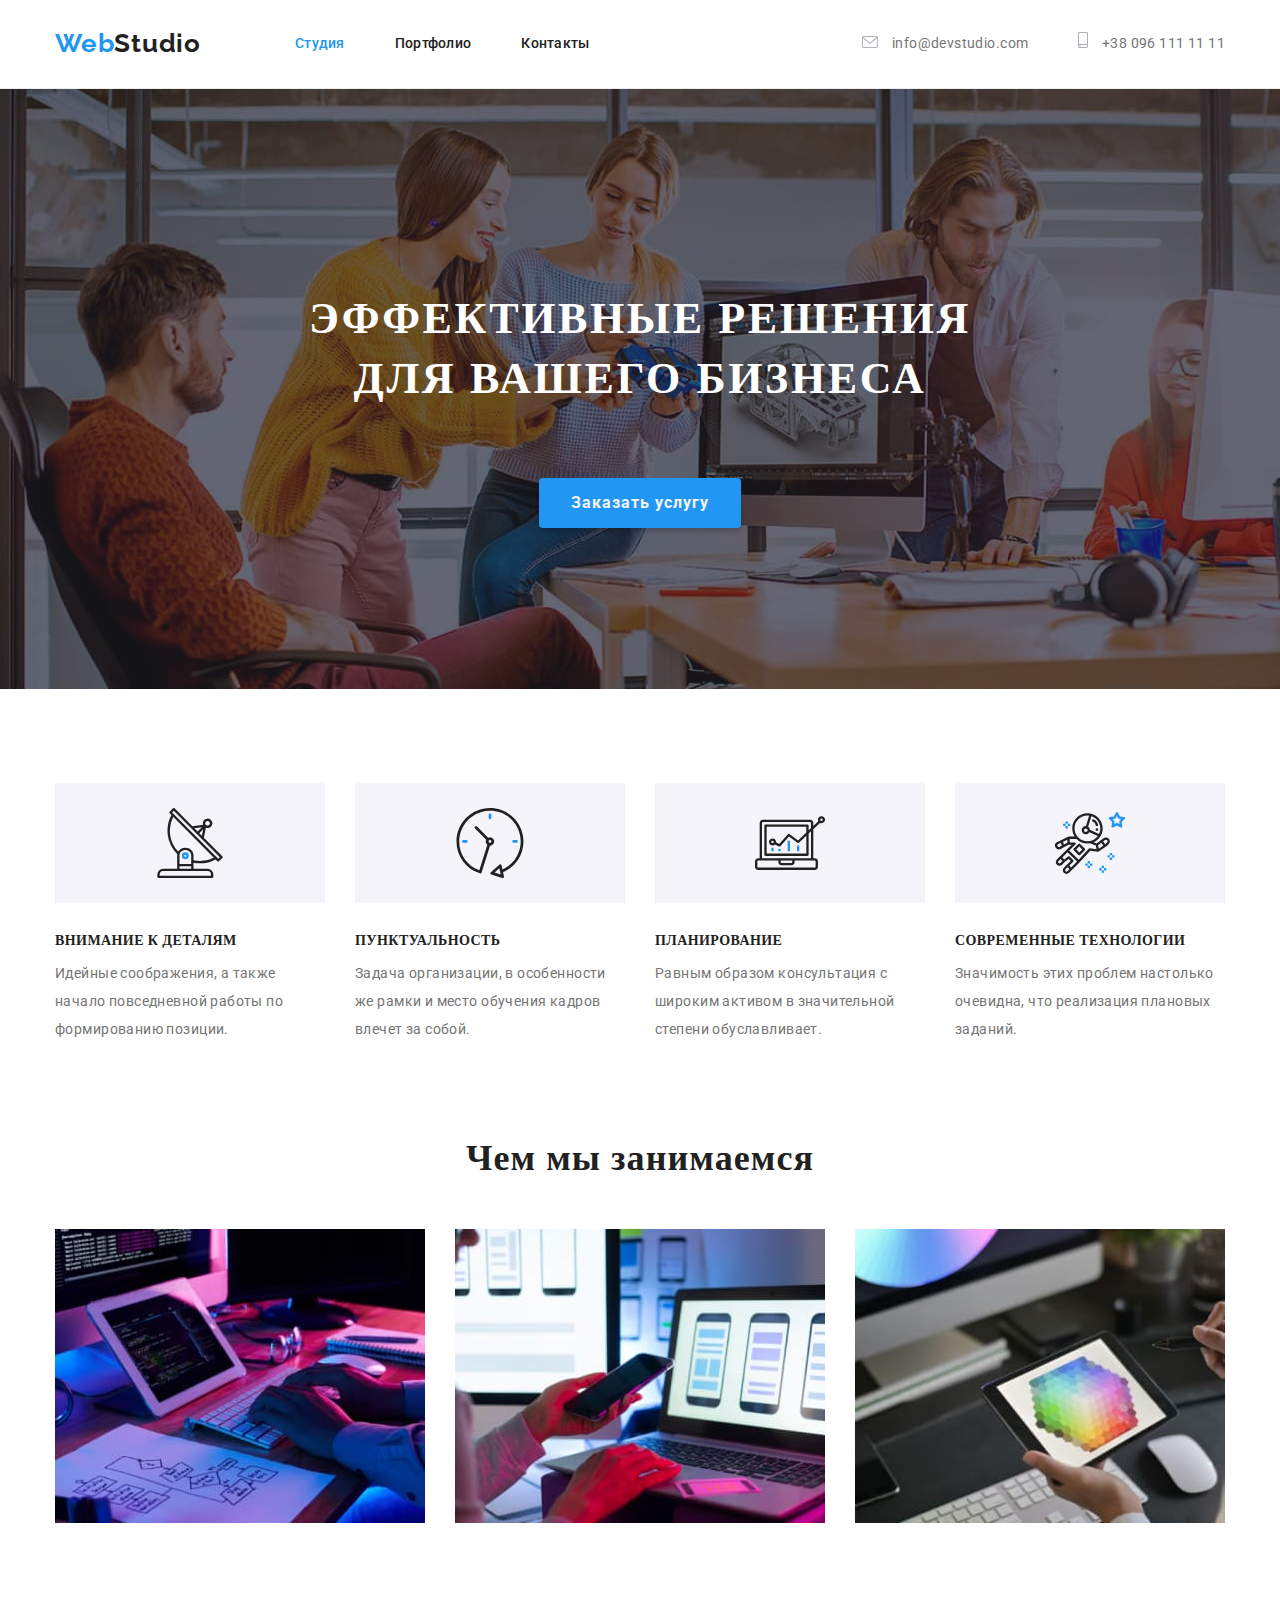
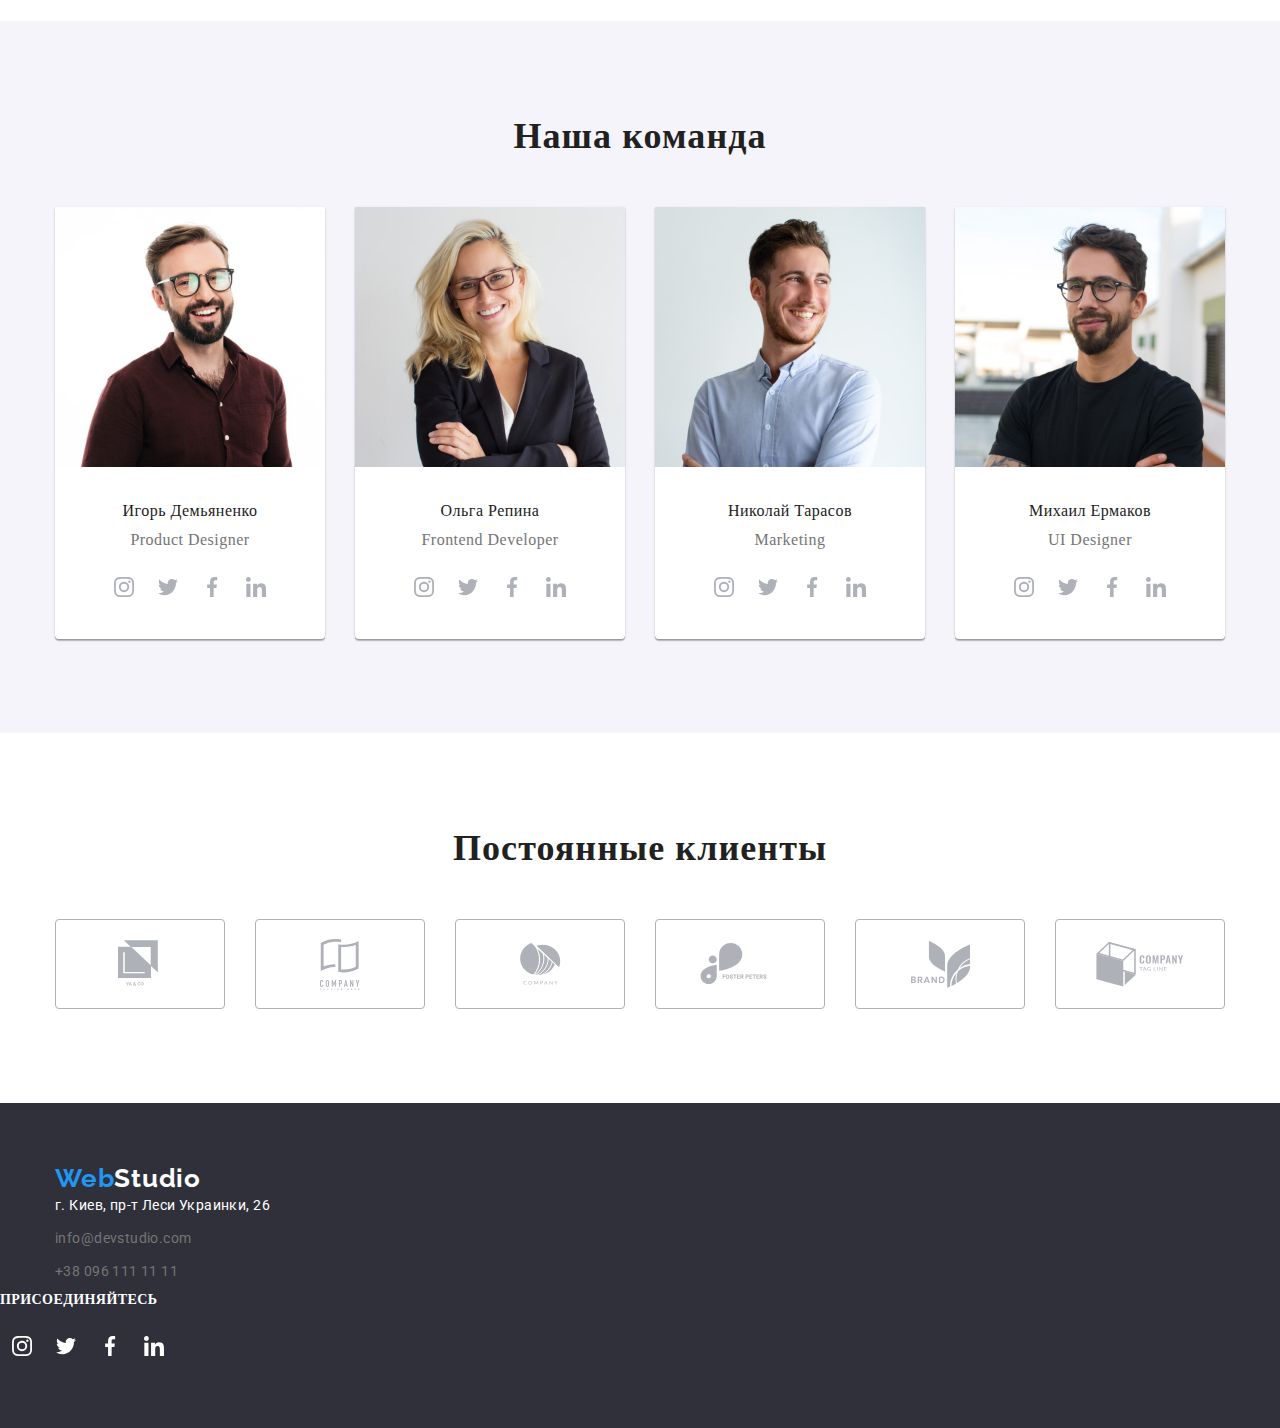
==== index.html @ 139c764b "added edits" ====
<!DOCTYPE html>
<html lang="ru">
  <head>
    <meta charset="UTF-8" />
    <meta http-equiv="X-UA-Compatible" content="IE=edge" />
    <meta name="viewport" content="width=device-width, initial-scale=1.0" />
    <title>goit-markup-hw-04</title>
    <link rel="preconnect" href="https://fonts.gstatic.com">
    <link href="https://fonts.googleapis.com/css2?family=Raleway:wght@700&display=swap" rel="stylesheet">
    <link rel="preconnect" href="https://fonts.gstatic.com">
    <link href="https://fonts.googleapis.com/css2?family=Roboto:wght@400;500;700;900&display=swap" rel="stylesheet">
    <link rel="stylesheet" href="https://cdnjs.cloudflare.com/ajax/libs/modern-normalize/1.0.0/modern-normalize.min.css" integrity="sha512-ISS7cAi1PEhQ8jnbJpJZMd29NlhNj4AWYyLOSp2CE/CsHxTCu+r+t0D2yoJudVrd0/8fTVPUVDzY5Tvli75u/g==" crossorigin="anonymous" />
    <link rel="stylesheet" href="css/style.css">
  </head>
  <body>
     <header class="header">
  <div class="conteiner main-nav"> 

    <nav class="main-nav">
        <a href="index.html" class="logo-page">Web<span class="logo-heder">Studio</span></a>
        <ul class="site-nav">
          <li class="site-nav-item"><a href="index.html" class="header-nav s-link">Студия</a></li>
          <li class="site-nav-item"><a href="./portfolio.html" class="header-nav">Портфолио</a></li>
          <li class="site-nav-item"><a href="" class="header-nav">Контакты</a></li>
        </ul>
      </nav>
      <ul class="contact">
        <li class="site-nav-item"><a href="mailto:info@devstudio.com" class="mail-tell"><svg class="icon-mail-tell" width="16" height="12"><use href="./sprite.svg#icon-letter"></use></svg> info@devstudio.com</a></li>
        <li class="site-nav-item"><a href="tell:+380961111111" class="mail-tell"><svg class="icon-mail-tell" width="10" height="16"><use href="./sprite.svg#icon-smartphone"></use></svg> +38 096 111 11 11</a></li>
      </ul>
  </div>
    </header>


    <main>
      <!-- hero -->
      <div>
      <section class="hero overlay">
               <h1 class="hero-team">Эффективные решения для вашего бизнеса</h1>
        <button class="main-button" type="button">Заказать услугу</button>
      </section>
      </div>
      <section class="work">
        <div class="conteiner">
        <h2 hidden>Преимущества</h2>
        <ul class="main-nav">
          <li class="main-li">
            <div class="visually-icon"><svg class="advantage-icon"><use href="./sprite.svg#icon-antenna"></use></svg></div>
            <h3 class="advantage">Внимание к деталям</h3>
            <p class="advantage-iteam">
              Идейные соображения, а также начало повседневной работы по формированию позиции.
            </p>
          </li>
          <li class="main-li">
            <div class="visually-icon"><svg class="advantage-icon"><use href="./sprite.svg#icon-clock"></use></svg></div>
            <h3 class="advantage">Пунктуальность</h3>
            <p class="advantage-iteam">
              Задача организации, в особенности же рамки и место обучения кадров влечет за собой.
            </p>
          </li>
          <li class="main-li">
            <div class="visually-icon"><svg class="advantage-icon"><use href="./sprite.svg#icon-diagram"></use></svg></div>
            <h3 class="advantage">Планирование</h3>
            <p class="advantage-iteam">
              Равным образом консультация с широким активом в значительной степени обуславливает.
            </p>
          </li>
          <li class="main-li">
            <div class="visually-icon"><svg class="advantage-icon"><use href="./sprite.svg#icon-astronaut"></use></svg></div>
            <h3 class="advantage">Современные технологии</h3>
            <p class="advantage-iteam">
              Значимость этих проблем настолько очевидна, что реализация плановых заданий.
            </p>
          </li>
        </ul>
        </div>
      </section>

      <!--секция чем занимаемся-->
      <section class="tech">
        <div class="conteiner">
          <h2 class="occupation">Чем мы занимаемся</h2>
            <ul class="team-item">
              <li class="team-item-occupation"><img src="./images-01/img_13.jpg" alt="компьютер" width="370" /></li>
              <li class="team-item-occupation"><img src="./images-01/img_11.jpg" alt="ноутбук" width="370" /></li>
              <li class="team-item-occupation"><img src="./images-01/img_12.jpg" alt="планшет" width="370" /></li>
            </ul>
        </div>
      </section>

      <section class="occupation-part">
        <div class="conteiner">
          <h2 class="occupation">Наша команда</h2>
          <ul class="team-item">
              <li class="team-item-grid">
                <img src="./images-01/img.jpg" alt="Игорь" width="270" />
                <div>              
                <h3 class="team">Игорь Демьяненко</h3>
                <p class="position">Product Designer</p>
                  <ul class="social-icons">
                    <li class="social-icons-item"><a href="" aria-label="Ссылка на instagram" class="social-icons-link" target="_blank" rel="noopener noreferrer"><svg class="icon"><use href="./sprite.svg#icon-instagram"></use></svg></a></li>
                    <li class="social-icons-item"><a href="" aria-label="Ссылка на twitter" class="social-icons-link" target="_blank" rel="noopener noreferrer"><svg class="icon"><use href="./sprite.svg#icon-twitter"></use></svg></a></li>
                    <li class="social-icons-item"><a href="" aria-label="Ссылка на facebook" class="social-icons-link" target="_blank" rel="noopener noreferrer"><svg class="icon"><use href="./sprite.svg#icon-facebook"></use></svg></a></li>
                    <li class="social-icons-item"><a href="" aria-label="Ссылка на linkedin" class="social-icons-link" target="_blank" rel="noopener noreferrer"><svg class="icon"><use href="./sprite.svg#icon-linkedin"></use></svg></a></li>
                  </ul>
            
              </div> 
              </li>
            <li class="team-item-grid">
              <img src="./images-01/img_(1).jpg" alt="Ольга" width="270" />
            <div>
              <h3 class="team">Ольга Репина</h3>
              <p class="position">Frontend Developer</p>
               <ul class="social-icons">
                    <li class="social-icons-item"><a href="" aria-label="Ссылка на instagram" class="social-icons-link" target="_blank" rel="noopener noreferrer"><svg class="icon"><use href="./sprite.svg#icon-instagram"></use></svg></a></li>
                    <li class="social-icons-item"><a href="" aria-label="Ссылка на twitter" class="social-icons-link" target="_blank" rel="noopener noreferrer"><svg class="icon"><use href="./sprite.svg#icon-twitter"></use></svg></a></li>
                    <li class="social-icons-item"><a href="" aria-label="Ссылка на facebook" class="social-icons-link" target="_blank" rel="noopener noreferrer"><svg class="icon"><use href="./sprite.svg#icon-facebook"></use></svg></a></li>
                    <li class="social-icons-item"><a href="" aria-label="Ссылка на linkedin" class="social-icons-link" target="_blank" rel="noopener noreferrer"><svg class="icon"><use href="./sprite.svg#icon-linkedin"></use></svg></a></li>
                  </ul>

            </div>
            </li>
            <li class="team-item-grid">
              <img src="./images-01/img_(2).jpg" alt="Николай" width="270" />
            <div>
              <h3 class="team">Николай Тарасов</h3>
              <p class="position">Marketing</p>
               <ul class="social-icons">
                    <li class="social-icons-item"><a href=""  aria-label="Ссылка на instagram" class="social-icons-link" target="_blank" rel="noopener noreferrer"><svg class="icon"><use href="./sprite.svg#icon-instagram"></use></svg></a></li>
                    <li class="social-icons-item"><a href=""  aria-label="Ссылка на twitter" class="social-icons-link" target="_blank" rel="noopener noreferrer"><svg class="icon"><use href="./sprite.svg#icon-twitter"></use></svg></a></li>
                    <li class="social-icons-item"><a href=""  aria-label="Ссылка на facebook" class="social-icons-link" target="_blank" rel="noopener noreferrer"><svg class="icon"><use href="./sprite.svg#icon-facebook"></use></svg></a></li>
                    <li class="social-icons-item"><a href=""  aria-label="Ссылка на linkedin" class="social-icons-link" target="_blank" rel="noopener noreferrer"><svg class="icon"><use href="./sprite.svg#icon-linkedin"></use></svg></a></li>
                  </ul>

            </div>
            </li>
            <li class="team-item-grid">
             <img src="./images-01/img_(3).jpg" alt="Михаил" width="270" />
              <div>
              <h3 class="team">Михаил Ермаков</h3>
              <p class="position">UI Designer</p>
               <ul class="social-icons">
                    <li class="social-icons-item"><a href=""  aria-label="Ссылка на instagram" class="social-icons-link" target="_blank" rel="noopener noreferrer"><svg class="icon"><use href="./sprite.svg#icon-instagram"></use></svg></a></li>
                    <li class="social-icons-item"><a href=""  aria-label="Ссылка на twitter" class="social-icons-link" target="_blank" rel="noopener noreferrer"><svg class="icon"><use href="./sprite.svg#icon-twitter"></use></svg></a></li>
                    <li class="social-icons-item"><a href=""  aria-label="Ссылка на facebook" class="social-icons-link" target="_blank" rel="noopener noreferrer"><svg class="icon"><use href="./sprite.svg#icon-facebook"></use></svg></a></li>
                    <li class="social-icons-item"><a href=""  aria-label="Ссылка на linkedin" class="social-icons-link" target="_blank" rel="noopener noreferrer"><svg class="icon"><use href="./sprite.svg#icon-linkedin"></use></svg></a></li>
                </ul>
              </div>
            </li>
          </ul>
        </div>
      </section>
      <section class="work">
        <div class="conteiner">
        <h2 class="occupation">Постоянные клиенты</h2>
          <ul class="customers">
            <li class="customers-list"><a class="icon-client" href="" aria-label="логотип_1" rel="noopener noreferrer nofollow" target="_blank"><svg class="icon" width="44" height="49"><use href="./sprite.svg#icon-logo-1"></use></svg></a></li>
            <li class="customers-list"><a class="icon-client" href="" aria-label="логотип_2" rel="noopener noreferrer nofollow" target="_blank"><svg class="icon" width="40" height="55"><use href="./sprite.svg#icon-logo-2"></use></svg></a></li>
            <li class="customers-list"><a class="icon-client" href="" aria-label="логотип_3" rel="noopener noreferrer nofollow" target="_blank"><svg class="icon" width="41" height="42"><use href="./sprite.svg#icon-logo-3"></use></svg></a></li>
            <li class="customers-list"><a class="icon-client" href="" aria-label="логотип_4" rel="noopener noreferrer nofollow" target="_blank"><svg class="icon" width="80" height="42"><use href="./sprite.svg#icon-logo-4"></use></svg></a></li>
            <li class="customers-list"><a class="icon-client" href="" aria-label="логотип_5" rel="noopener noreferrer nofollow" target="_blank"><svg class="icon" width="59" height="47"><use href="./sprite.svg#icon-logo-5"></use></svg></a></li>
            <li class="customers-list"><a class="icon-client" href="" aria-label="логотип_6" rel="noopener noreferrer nofollow" target="_blank"><svg class="icon" width="88" height="45"><use href="./sprite.svg#icon-logo-6"></use></svg></a></li>
          </ul>
          </div>
      </section>
    </main>
    <footer class="footer">
      <div class="conteiner">
       <a href="index.html" class="logo-page">Web<span class="logo">Studio</span></a>
        <address class="footer-bottom">
          <ul>
            <li class="adress-bottom"><a href="https://goo.gl/maps/1J1BHxxjEEeEj4qXA" target="_blank" rel="noreferrer noopener" class="adress">г. Киев, пр-т Леси Украинки, 26</a></li>
            <li class="adress-bottom"><a href="mailto:info@devstudio.com" class="mail-tell">info@devstudio.com</a></li>
            <li class="adress-bottom"><a href="tell:+380961111111" class="mail-tell">+38 096 111 11 11</a></li>
         </ul>
       </address>
      </div>
      <div>
        <p class="footer-social">ПРИСОЕДИНЯЙТЕСЬ</p>
          <ul class="social-icons">
            <li class="social-icons-item"><a href="" aria-label="Ссылка на instagram" class="social-icons-link text" target="_blank" rel="noopener noreferrer"><svg class="icon"><use href="./sprite.svg#icon-instagram"></use></svg></a></li>
            <li class="social-icons-item"><a href="" aria-label="Ссылка на twitter" class="social-icons-link text" target="_blank" rel="noopener noreferrer"><svg class="icon"><use href="./sprite.svg#icon-twitter"></use></svg></a></li>
            <li class="social-icons-item"><a href="" aria-label="Ссылка на facebook" class="social-icons-link text" target="_blank" rel="noopener noreferrer"><svg class="icon"><use href="./sprite.svg#icon-facebook"></use></svg></a></li>
            <li class="social-icons-item"><a href="" aria-label="Ссылка на linkedin" class="social-icons-link text" target="_blank" rel="noopener noreferrer"><svg class="icon"><use href="./sprite.svg#icon-linkedin"></use></svg></a></li> 
          </ul>
    </div>
    </footer>
  </body>
</html>
---- css/style.css ----
html {box-sizing: border-box;}
*,
*::before,
*::after {box-sizing: inherit;}

:root {
    --white-color: white;
    --accent-color: #2196F3;
    --grey-light-color: #757575;
    --bg-color: #2F303A;
    --black-color: #212121;
    --button-color: #F5F4FA;
    --border-color: #AFB1B8;
}

body {
    background-color: var(--white-color);
    margin: 0;    
}
a {
    text-decoration: none;
}
.logo-page {
    font-family: Raleway;
    font-style: normal;
    font-weight: bold;
    font-size: 26px;
    line-height: 1.19;
    letter-spacing: 0.03em;
    color: var(--accent-color);
    margin-right: 94px;
    font-weight: bold;
    display: block;
}

.logo {
    margin-bottom: 20px;
}

.hidden {
    display: none;
}
.footer {
    background-color: var(--bg-color);
    padding-top: 60px;
    padding-bottom: 60px;
}

button:hover {
    background-color: var(--accent-color);
     cursor: pointer;
     color: var(--button-color);
}
.hero {
    background: var(--bg-color);
    height: 600px;
}
.overlay {
    max-width: 1600px;
    height: 600px;
    background-image: 
        linear-gradient(to right, rgba(47, 48, 58, 0.4), rgba(47, 48, 58, 0.4)),
        url(../images-01/bg-i.jpg);
    margin-left: auto;
    margin-right: auto;
}

.logo {
     color: var(--white-color);
}
.logo-heder {
    color: var(--black-color);
}
li {
    list-style-type: none;
    /* Убираем маркеры */
}
.portfolio-items {
    font-family: "Roboto", sans-serif;
    margin: 0 0 4px 0;
    font-size: 18px;
    line-height: 2;
    letter-spacing: 0.03em;
}

.portfolio-p {
    font-weight: normal;
    font-size: 16px;
    line-height: 1.87;
    color: var(--grey-light-color);
    letter-spacing: 0.03em;
   
}
.mail-tell {
    font-weight: 500;
    font-size: 14px;
    line-height: 1.14;
    letter-spacing: 0.02em;
    color: var(--grey-light-color);
    display: block;
}
.mail-tell:hover .icon-mail-tell,
.mail-tell:focus .icon-mail-tell {
    fill:var(--accent-color);
}
.icon-mail-tell {
    fill: var(--border-color);
    margin-right: 10px;
}

.hero-team {
    font-size: 44px;
    line-height: 1.36;
    text-align: center;
    letter-spacing: 0.06em;
    text-transform: uppercase;
    color: var(--white-color);
    text-align: center;
    max-width: 700px;
    margin-top: 0;
    padding-top: 200px;
    margin-left: auto;
    margin-right: auto;
    margin-bottom: 30px;
    padding-bottom: 40px;
}
.advantage-icon {
    width: 70px;
    height: 70px;
    display: flex;
    align-items: center;
    justify-content: center;
    background-color: var(--button-color);
}
.visually-icon {
    display: flex;
    align-items: center;
    justify-content: center;
    background-color: var(--button-color);
    padding-top: 25px;
    padding-bottom: 25px;
    margin-bottom: 30px;
}

.advantage {
    font-weight: bold;
    font-size: 14px;
    line-height: 1.14;
    letter-spacing: 0.03em;
    text-transform: uppercase;
    color: var(--black-color);
    margin-bottom: 10px;
}

.main-nav .main-li {
    width: calc((100% - 90px) / 4);
}
.advantage-iteam {
    font-family: Roboto;
    font-style: normal;
    font-weight: normal;
    font-size: 14px;
    line-height: 2;
    letter-spacing: 0.03em;
    color: var(--grey-light-color);
}
.work {
    padding-top: 94px;
    padding-bottom: 94px;
}

.occupation {
    font-size: 36px;
    line-height: 1.17;
    letter-spacing: 0.03em;
    color: var(--black-color);
    text-align: center;
    margin-bottom: 50px;
}
.occupation .conteiner {
    padding-top: 94px;
    padding-left: 94px;
}

.team {
    font-weight: 500;
    font-size: 16px;
    line-height: 1.19;
    letter-spacing: 0.03em;
    color: var(--black-color);
    margin-top: 30px;
    margin-bottom: 10px;
    text-align: center;
}

.position {
    font-size: 16px;
    line-height: 1.19;
    letter-spacing: 0.03em;
    color: var(--grey-light-color);
    text-align: center;
}
.adress {
    font-family: Roboto;
    font-style: normal;
    font-weight: normal;
    font-size: 14px;
    line-height: 1.7;
    letter-spacing: 0.03em;
    color: var(--white-color);
    padding-top: 20px;
    padding-bottom: 9px;
}
.adress-bottom:not(:last-child){
    margin-bottom: 9px;
}

.mail-tell {
    font-family: Roboto;
    font-style: normal;
    font-weight: normal;
    font-size: 14px;
    line-height: 1.7;
    letter-spacing: 0.03em;
    color: var(--grey-light-color);
}
.site-nav-item .mail-tell {
    padding-top: 32px;
    padding-bottom: 32px;
}

.footer-bottom {
    margin-bottom: 9px;
}

.mail-tell:hover,
.mail-tell:focus {
    color: var(--accent-color);
}
.header-nav {
    font-style: normal;
    font-weight: 500;
    font-size: 14px;
    line-height: 1.14;
    letter-spacing: 0.02em;
    color: var(--black-color);
    font-family: Roboto;
    padding-top: 32px;
    padding-bottom: 32px;
    display: block;
}
.header-nav:hover,
.header-nav:focus {
    color: var(--accent-color);
}
.main-button {
    font-family: Roboto;
    font-style: normal;
    font-weight: bold;
    font-size: 16px;
    line-height: 1.86;
    letter-spacing: 0.06em;
    min-width: 200px;
    height: 50px;
    box-shadow: 0px 4px 4px rgba(0, 0, 0, 0.15);
    border-radius: 4px;
    border: none;
    padding: 10px 32px 10px 32px;
    color: var(--button-color);
    background: var(--accent-color);
    box-sizing: border-box;
    display: flex;
    margin-right: auto;
    margin-left: auto;
}
.header {
    border-bottom: 1px solid #ECECEC;
}
.button-gallery {
    font-style: normal;
    font-weight: 500;
    font-size: 16px;
    line-height: 1.63;
    letter-spacing: 0.03em;
    color: var(--black-color);
}

.button-gallery:not(:last-child) {
    margin-right: 8px;
}
.button-gallery-item {
    font-weight: 500;
    font-size: 16px;
    line-height: 1.62;
    letter-spacing: 0.03em;
    border: none;
    border-radius: 4px;
    padding: 6px 22px 6px 22px;
    background-color: var(--button-color);
}
.occupation-part {
    background-color: var(--button-color);
    padding: 94px 0 94px 0;
}

.s-link {
    color: var(--accent-color);
}

.link {
    display: flex;
    align-items: center;
}
.conteiner {
    width: 1200px;
    padding-left: 15px;
    padding-right: 15px;
    margin: 0 auto;
}
.social-icons .icon{
width: 20px;
height: 20px;
fill: var(--border-color);
}

.social-icons-link:hover .icon,
.social-icons-link:focus .icon {
    fill: var(--white-color);
}

.text .icon {
    fill: var(--white-color);
}

.social-icons-link {
    display: inline-flex;
    align-items: center;
    justify-content: center;
    width: 44px;
    height: 44px;
}

.social-icons-link:hover,
.social-icons-link:focus {
    background-color: var(--accent-color);
    fill: var(--white-color);
    border-radius: 50%;
}

.social-icons {
    margin-top: 16px;
    display: inline-flex;
}

.site-nav {
    display: flex;
}

.site-nav-item {
    font-family: Roboto;
    font-style: normal;
    font-weight: 500;
    display: flex;
}
.site-nav-item::before {
    content: "";
    display: block;
    height: 16px;
    background-size: contain;
    background-repeat: no-repeat;
    background-position: center;
    background-color: var(--white-color);
}

.contact {
    display: flex;
    font-weight: 500;
    font-size: 14px;
    line-height: 1.14;
    letter-spacing: 0.02em;
    margin-left: auto;
}
.main-nav {
    display: flex;
    align-items: center;

}
.gallery {
    display: flex;
    justify-content: center;
    margin-bottom: 50px;
}

.our-works {
    display: flex;
    flex-wrap: wrap;
    padding-top: 94px;
    padding-bottom: 94px;
}

.gallery:not(:last-child) {
    margin-right: 30px;
}

.site-nav-item:not(:last-child) {
    margin-right: 50px;
}

.main-li:not(:last-child) {
    margin-right: 30px;
}

.tech {
    padding-bottom: 94px;
}

.team-item-list {
    width: calc((100% - 60px) / 3);
    margin-right: 30px;
    margin-bottom: 30px;
    border: 1px solid #EEEEEE;
    box-sizing: border-box;
    background: var(--white-color);
}
.team-it-list:hover,
.team-item-list:focus {
    box-shadow: 0px 1px 1px rgba(0, 0, 0, 0.12),
                0px 4px 4px rgba(0, 0, 0, 0.06),
                1px 4px 6px rgba(0, 0, 0, 0.16);
}

.team-item-list:hover,
.team-item-list:focus {
    cursor: pointer;
}

.team-item-list:nth-child(3n) {
    margin-right: 0;
}
.team-item-list:nth-child(-3 + n) {
    margin-bottom: 0;
}

h1,
h2,
h3,
p {margin-top: 0; margin-bottom: 0;}

ul {
    padding: 0;
    margin: 0;
}
.team-item {
display: flex;
flex-wrap: wrap;
}
.team-item-grid:not(:last-child) {
    margin-right: 30px;
}

.team-item .team-item-occupation:not(:last-child) {
    margin-right: 30px;
}

.team-item-grid {    
    box-shadow: 0px 1px 3px rgba(0, 0, 0, 0.12),
    0px 1px 1px rgba(0, 0, 0, 0.14),
    0px 2px 1px rgba(0, 0, 0, 0.2);
    border-radius: 0px 0px 4px 4px;
    background-color: var(--white-color);
    text-align: center;
    padding-bottom: 30px;
}
.team-list {
    margin: 0;
    padding: 6px 22px 6px 22px;
}
.portfolio-list {
    padding: 20px 24px;
}

.customers-list:not(:last-child) {
    margin-right: 30px;
}
.customers-list {
    width: 170px;
    height: 90px;
    border: 1px solid #AFB1B8;
    box-sizing: border-box;
    border-radius: 4px;
}
.customers-list:hover,
.customers-list:focus {
    border-color: var(--accent-color);
}

.customers {
    display: flex;
    flex-wrap: wrap;
    align-items: center;
}
.customers-list:hover .icon,
.customers-list:focus .icon {
    fill: var(--button-color);
}

.gallery {
    display: flex;
    justify-content: center;
}
.icon-client {
  display: flex;
  align-items: center;
  justify-content: center;
  width: 100%;
  height: 100%;
}

.icon {
    fill: var(--border-color);
    align-items: center;
    justify-content: center;
}

.icon-client:hover .icon,
.icon-client:focus .icon {
        background-color: var(--white-color);
        cursor: pointer;
        fill: var(--accent-color);
}

.footer-social {
    font-weight: bold;
    font-size: 14px;
    line-height: 1.14;
    letter-spacing: 0.03em;
    text-transform: uppercase;
    color: var(--white-color);
}
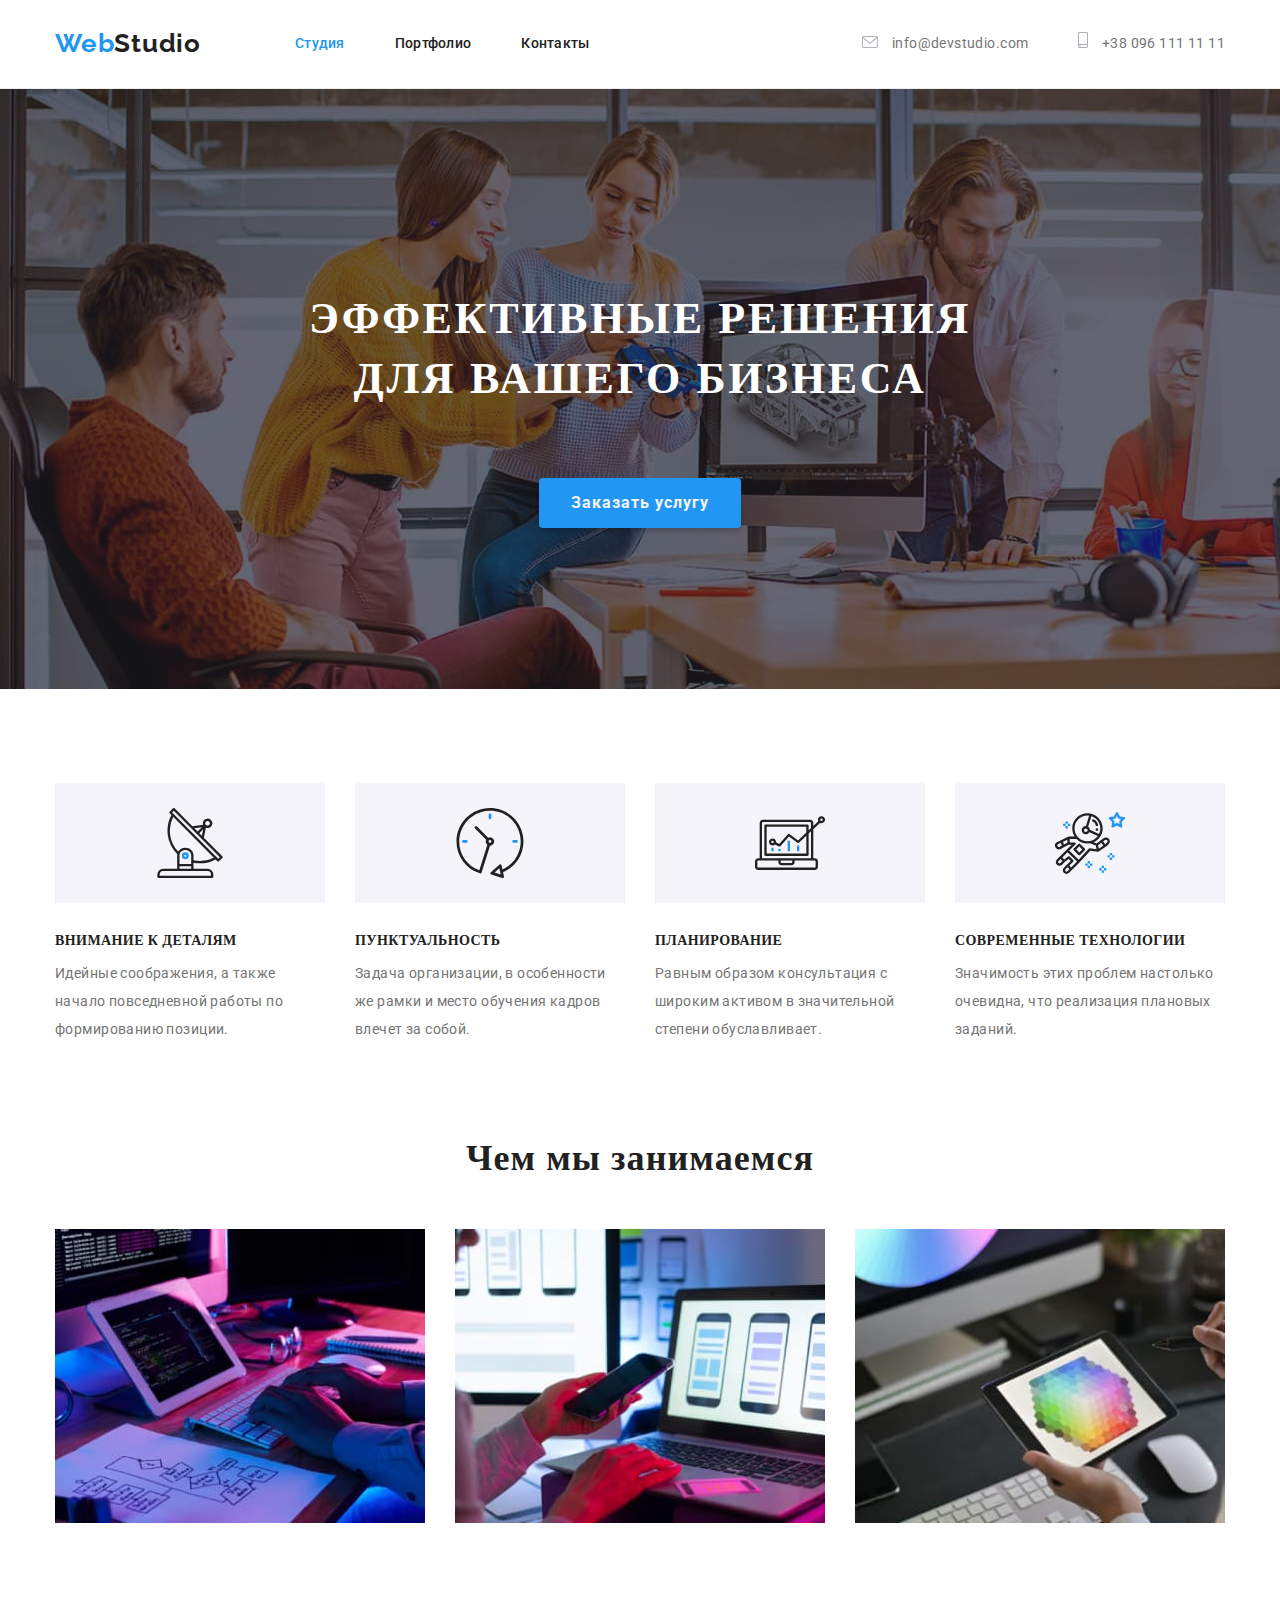
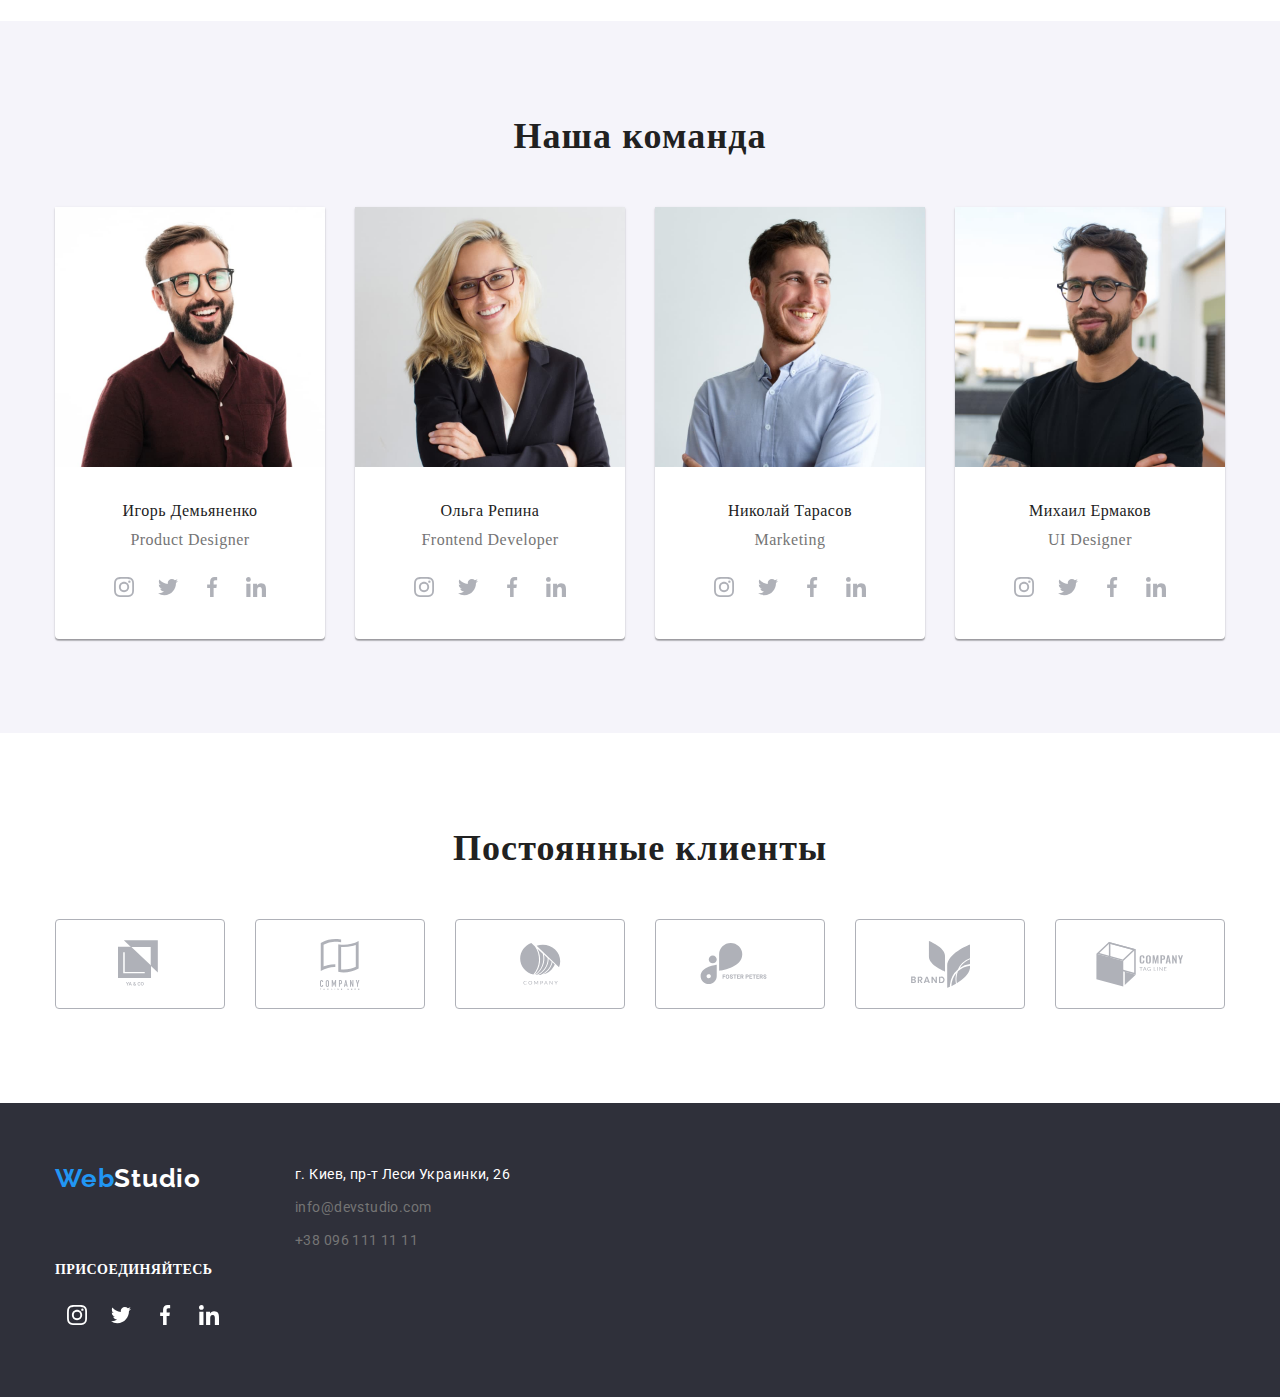
==== commit 5622ad87: "test" ====
--- a/index.html
+++ b/index.html
@@ -166,6 +166,8 @@
     </main>
     <footer class="footer">
       <div class="conteiner">
+
+<div class="test">
        <a href="index.html" class="logo-page">Web<span class="logo">Studio</span></a>
         <address class="footer-bottom">
           <ul>
@@ -183,7 +185,9 @@
             <li class="social-icons-item"><a href="" aria-label="Ссылка на facebook" class="social-icons-link text" target="_blank" rel="noopener noreferrer"><svg class="icon"><use href="./sprite.svg#icon-facebook"></use></svg></a></li>
             <li class="social-icons-item"><a href="" aria-label="Ссылка на linkedin" class="social-icons-link text" target="_blank" rel="noopener noreferrer"><svg class="icon"><use href="./sprite.svg#icon-linkedin"></use></svg></a></li> 
           </ul>
-    </div>
+      </div>
+</div>
+
     </footer>
   </body>
 </html>
--- a/css/style.css
+++ b/css/style.css
@@ -44,6 +44,9 @@
     background-color: var(--bg-color);
     padding-top: 60px;
     padding-bottom: 60px;
+}
+.test {
+    display: flex;
 }
 
 button:hover {
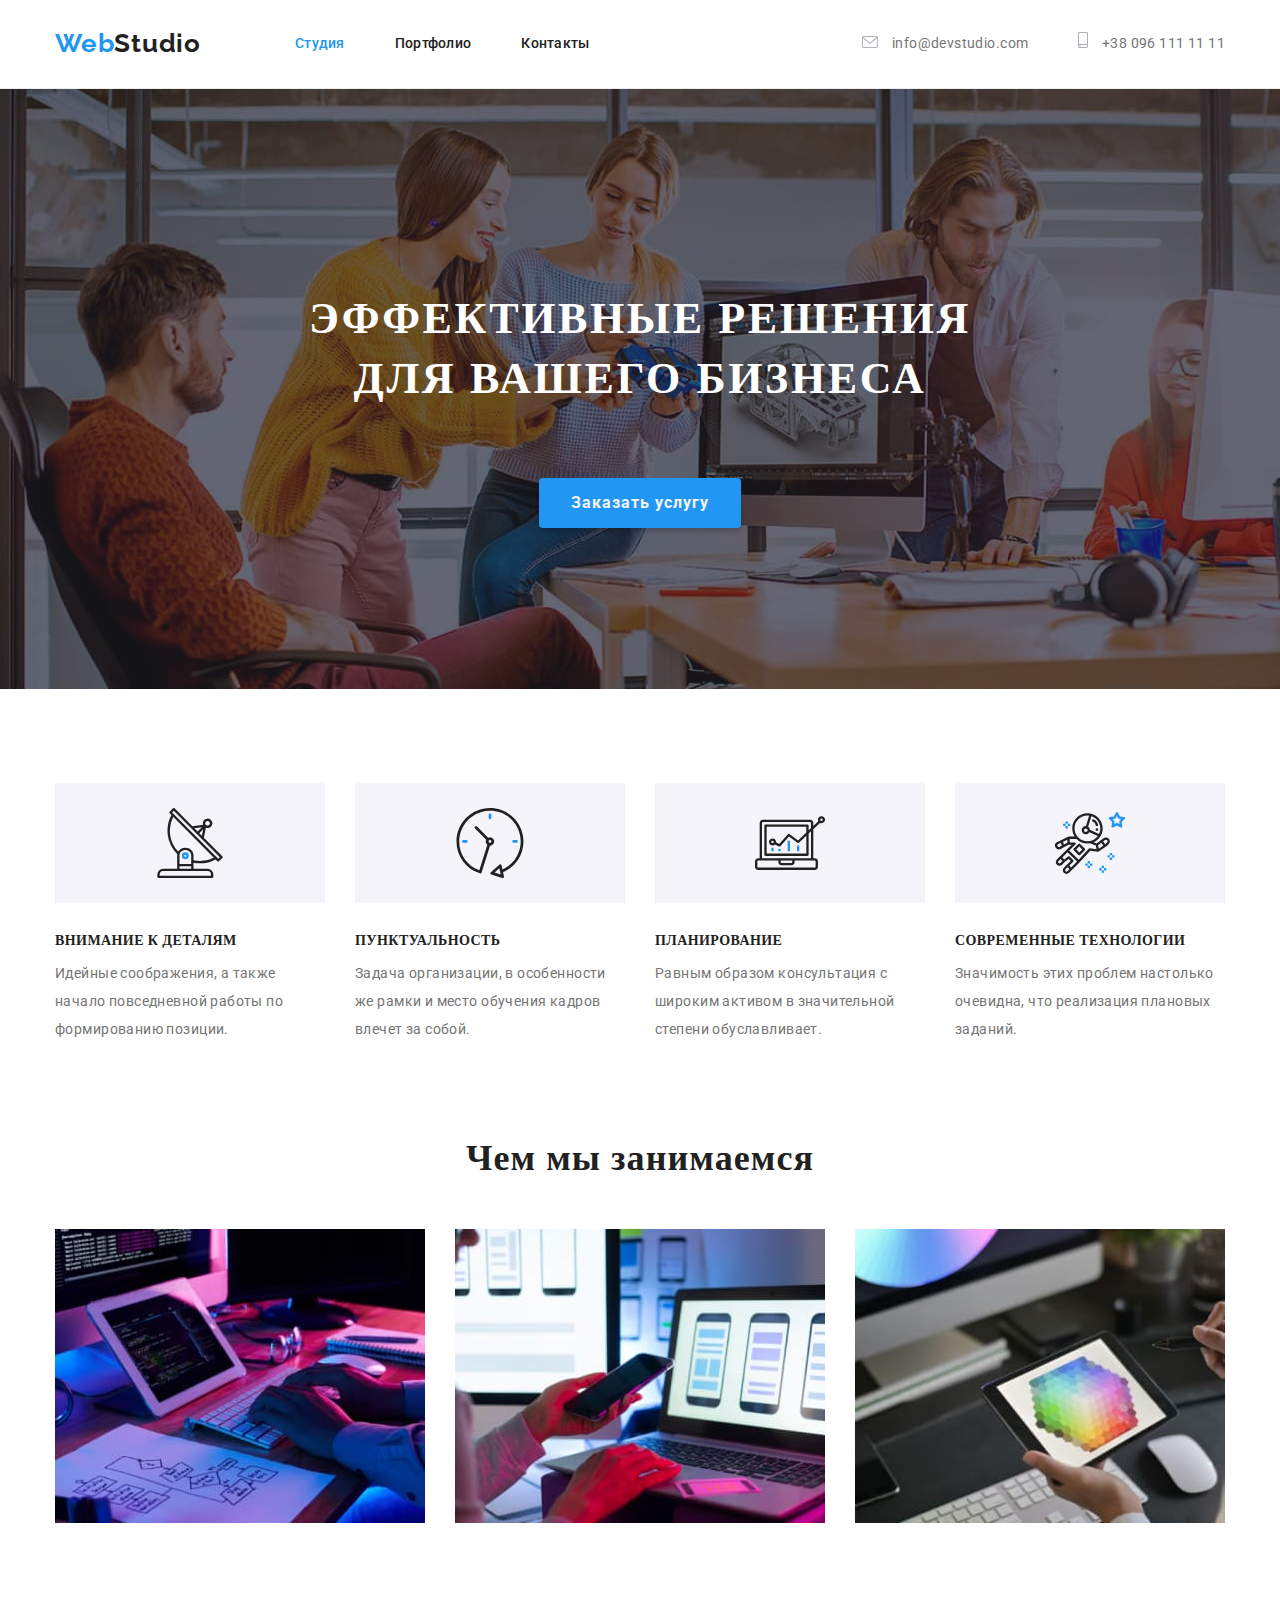
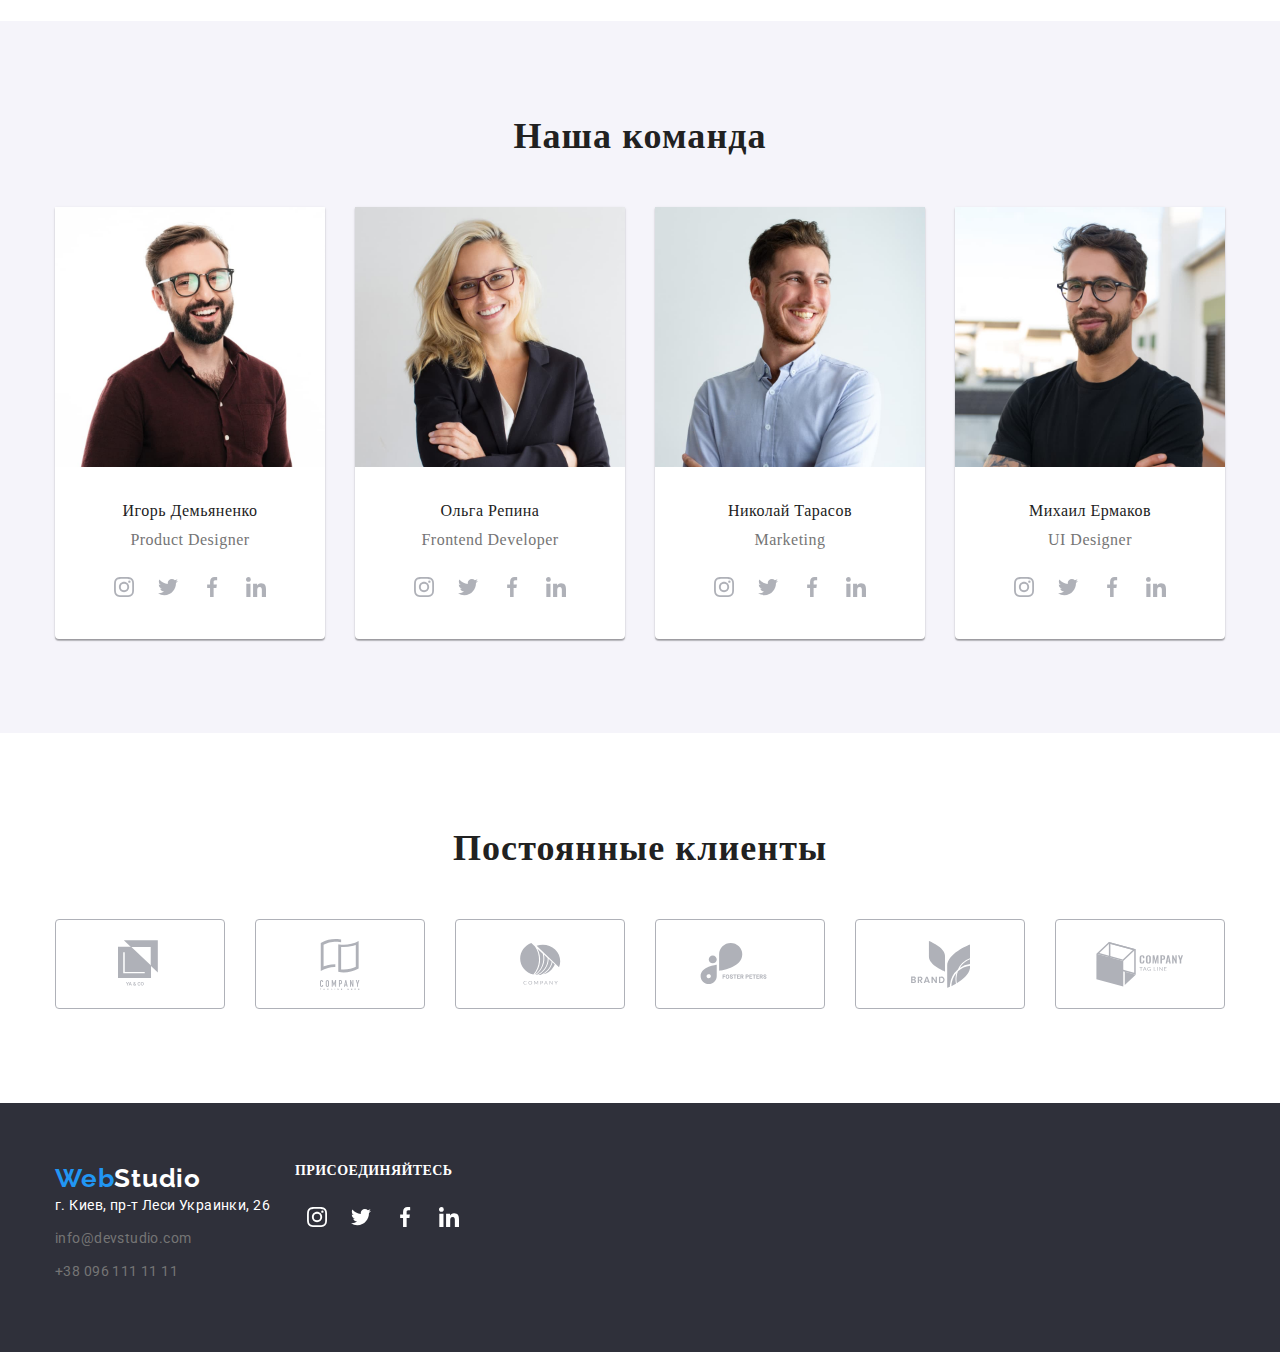
==== commit 5225d9c6: "fixed footer" ====
--- a/index.html
+++ b/index.html
@@ -165,29 +165,27 @@
       </section>
     </main>
     <footer class="footer">
-      <div class="conteiner">
-
-<div class="test">
-       <a href="index.html" class="logo-page">Web<span class="logo">Studio</span></a>
-        <address class="footer-bottom">
-          <ul>
-            <li class="adress-bottom"><a href="https://goo.gl/maps/1J1BHxxjEEeEj4qXA" target="_blank" rel="noreferrer noopener" class="adress">г. Киев, пр-т Леси Украинки, 26</a></li>
-            <li class="adress-bottom"><a href="mailto:info@devstudio.com" class="mail-tell">info@devstudio.com</a></li>
-            <li class="adress-bottom"><a href="tell:+380961111111" class="mail-tell">+38 096 111 11 11</a></li>
-         </ul>
-       </address>
+      <div class="conteiner test">
+        <div>
+        <a href="index.html" class="logo-page">Web<span class="logo">Studio</span></a>
+          <address class="footer-bottom">
+            <ul>
+              <li class="adress-bottom"><a href="https://goo.gl/maps/1J1BHxxjEEeEj4qXA" target="_blank" rel="noreferrer noopener" class="adress">г. Киев, пр-т Леси Украинки, 26</a></li>
+              <li class="adress-bottom"><a href="mailto:info@devstudio.com" class="mail-tell">info@devstudio.com</a></li>
+              <li class="adress-bottom"><a href="tell:+380961111111" class="mail-tell">+38 096 111 11 11</a></li>
+          </ul>
+          </address>
+        </div>
+        <div>
+          <p class="footer-social">ПРИСОЕДИНЯЙТЕСЬ</p>
+            <ul class="social-icons">
+              <li class="social-icons-item"><a href="" aria-label="Ссылка на instagram" class="social-icons-link text" target="_blank" rel="noopener noreferrer"><svg class="icon"><use href="./sprite.svg#icon-instagram"></use></svg></a></li>
+              <li class="social-icons-item"><a href="" aria-label="Ссылка на twitter" class="social-icons-link text" target="_blank" rel="noopener noreferrer"><svg class="icon"><use href="./sprite.svg#icon-twitter"></use></svg></a></li>
+              <li class="social-icons-item"><a href="" aria-label="Ссылка на facebook" class="social-icons-link text" target="_blank" rel="noopener noreferrer"><svg class="icon"><use href="./sprite.svg#icon-facebook"></use></svg></a></li>
+              <li class="social-icons-item"><a href="" aria-label="Ссылка на linkedin" class="social-icons-link text" target="_blank" rel="noopener noreferrer"><svg class="icon"><use href="./sprite.svg#icon-linkedin"></use></svg></a></li> 
+            </ul>
+        </div>
       </div>
-      <div>
-        <p class="footer-social">ПРИСОЕДИНЯЙТЕСЬ</p>
-          <ul class="social-icons">
-            <li class="social-icons-item"><a href="" aria-label="Ссылка на instagram" class="social-icons-link text" target="_blank" rel="noopener noreferrer"><svg class="icon"><use href="./sprite.svg#icon-instagram"></use></svg></a></li>
-            <li class="social-icons-item"><a href="" aria-label="Ссылка на twitter" class="social-icons-link text" target="_blank" rel="noopener noreferrer"><svg class="icon"><use href="./sprite.svg#icon-twitter"></use></svg></a></li>
-            <li class="social-icons-item"><a href="" aria-label="Ссылка на facebook" class="social-icons-link text" target="_blank" rel="noopener noreferrer"><svg class="icon"><use href="./sprite.svg#icon-facebook"></use></svg></a></li>
-            <li class="social-icons-item"><a href="" aria-label="Ссылка на linkedin" class="social-icons-link text" target="_blank" rel="noopener noreferrer"><svg class="icon"><use href="./sprite.svg#icon-linkedin"></use></svg></a></li> 
-          </ul>
-      </div>
-</div>
-
     </footer>
   </body>
 </html>
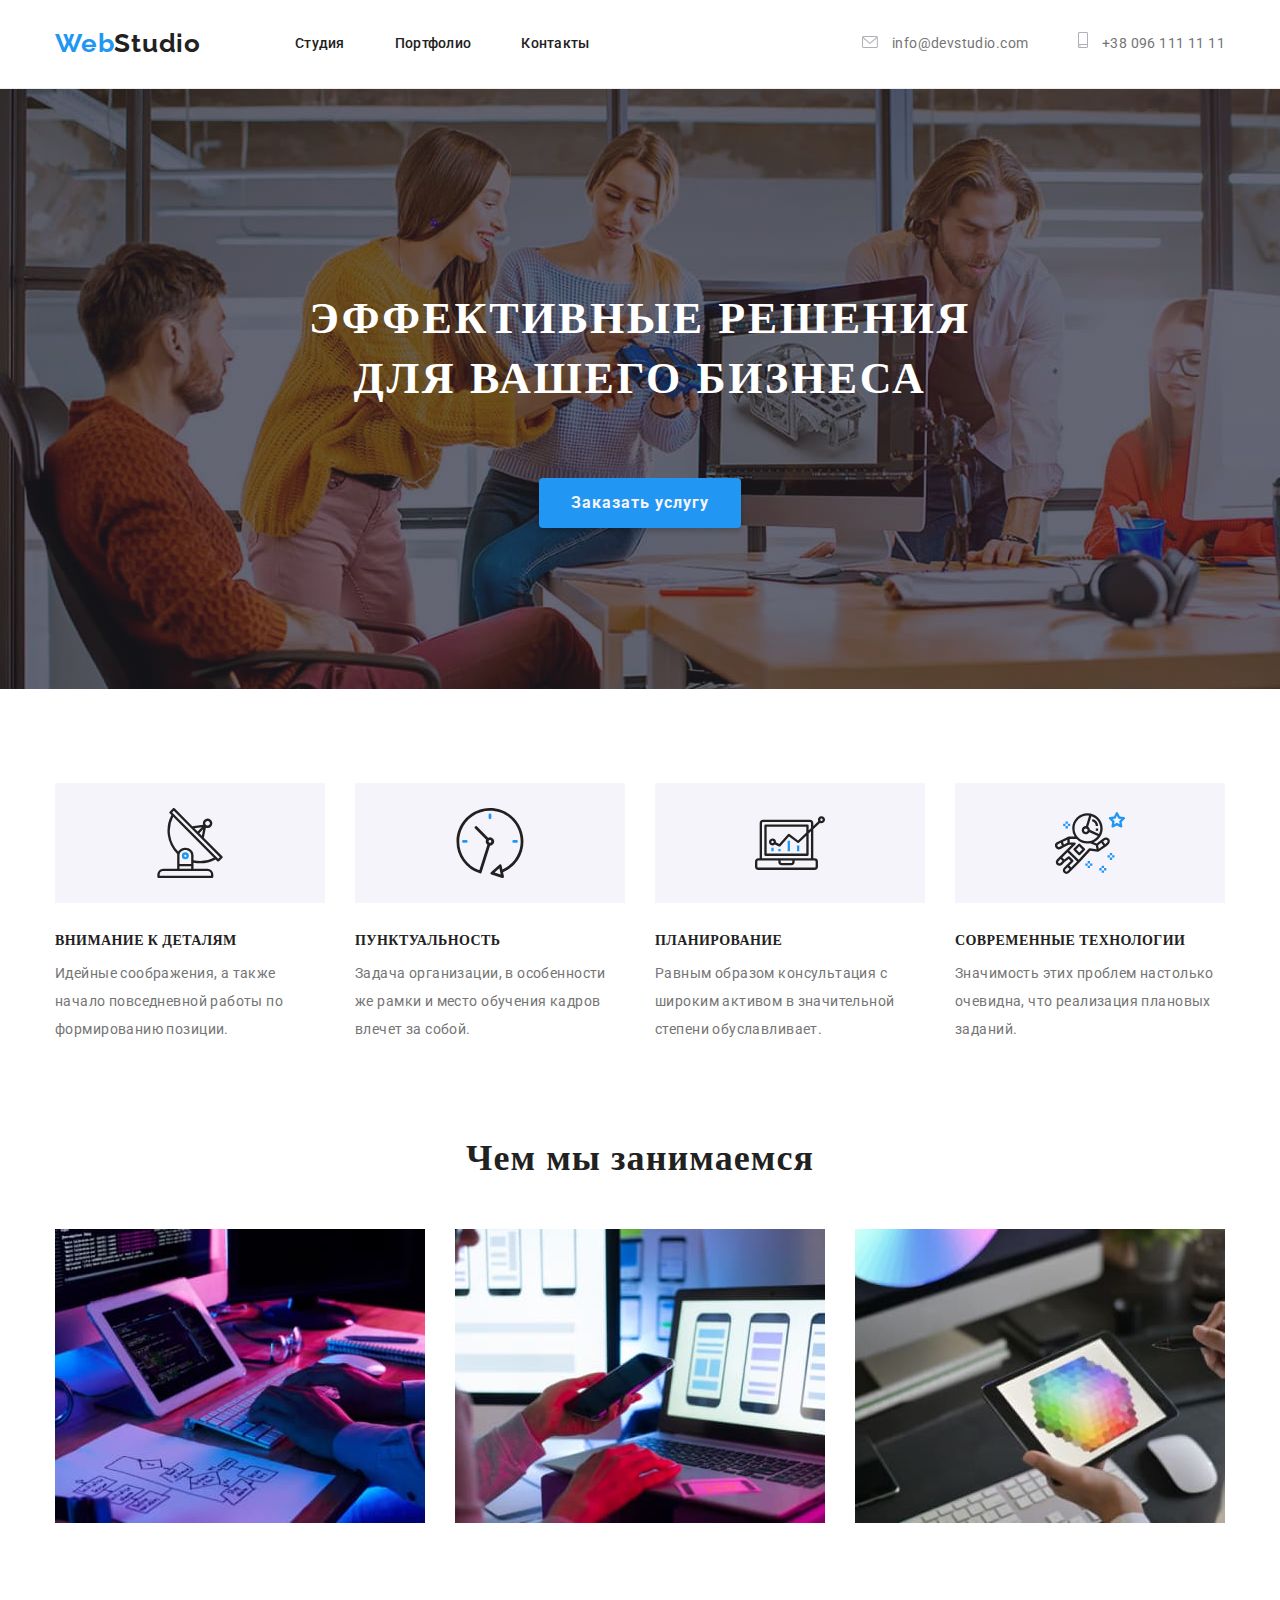
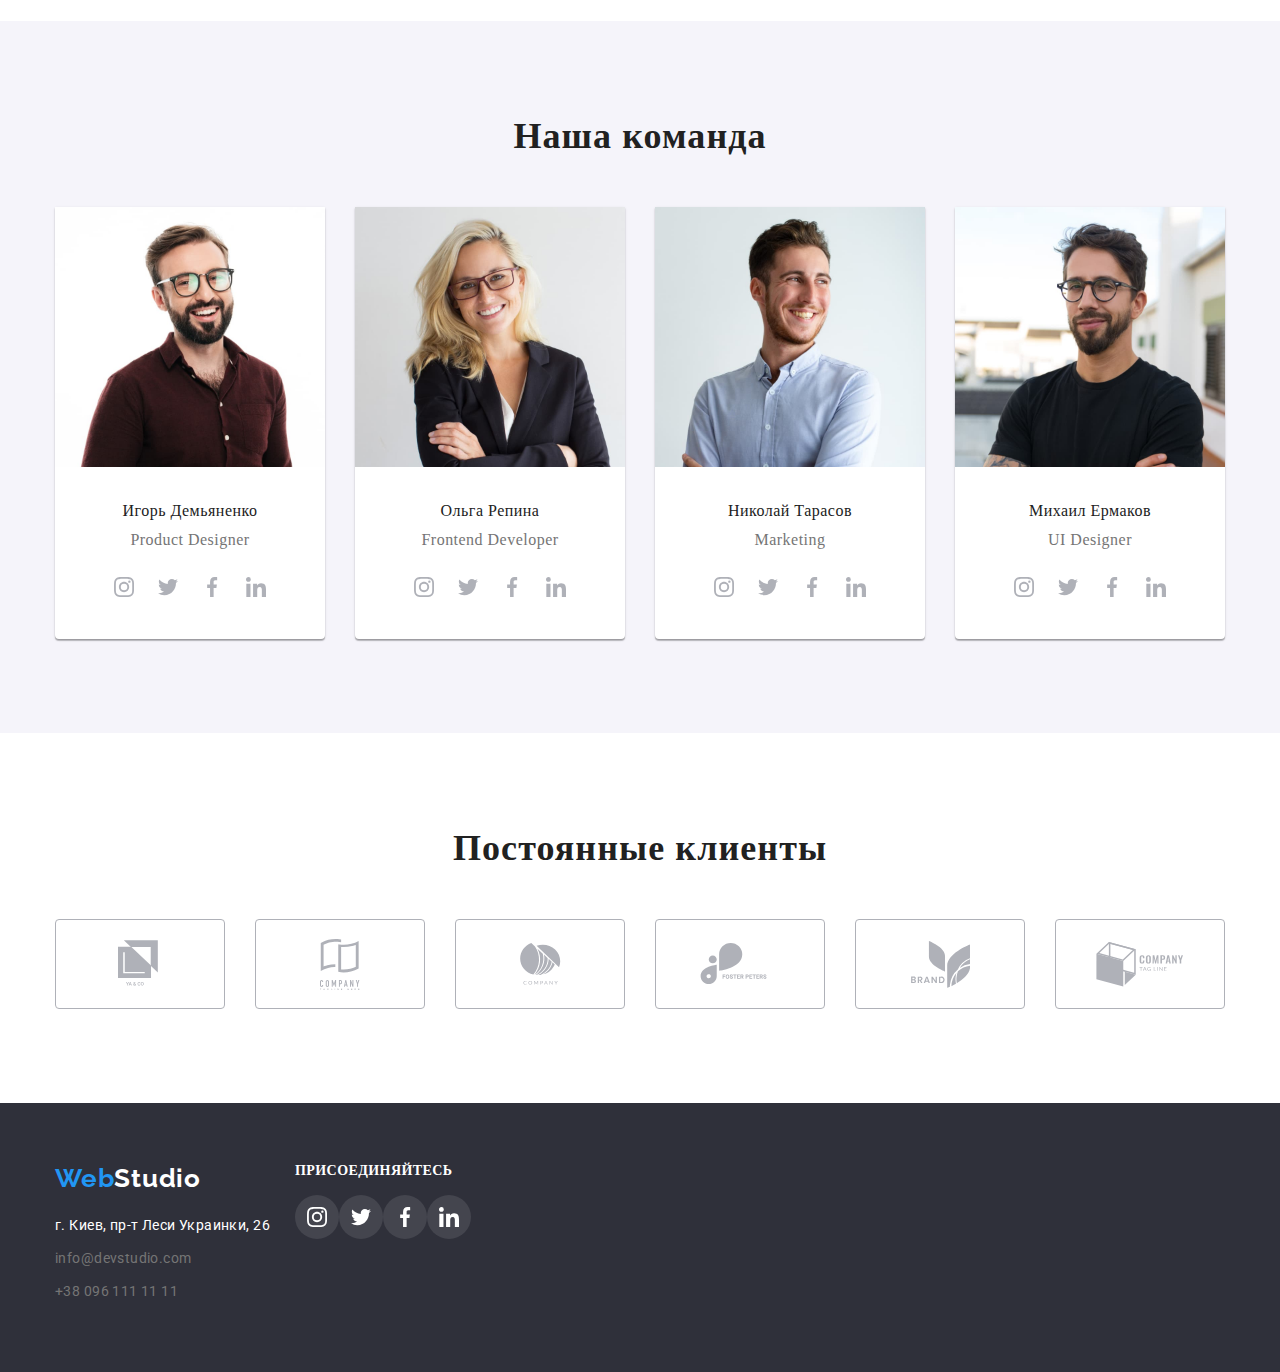
==== commit 05a74117: "added edits" ====
--- a/index.html
+++ b/index.html
@@ -19,7 +19,7 @@
     <nav class="main-nav">
         <a href="index.html" class="logo-page">Web<span class="logo-heder">Studio</span></a>
         <ul class="site-nav">
-          <li class="site-nav-item"><a href="index.html" class="header-nav s-link">Студия</a></li>
+          <li class="site-nav-item"><a href="index.html" class="header-nav">Студия</a></li>
           <li class="site-nav-item"><a href="./portfolio.html" class="header-nav">Портфолио</a></li>
           <li class="site-nav-item"><a href="" class="header-nav">Контакты</a></li>
         </ul>
--- a/css/style.css
+++ b/css/style.css
@@ -48,6 +48,7 @@
 .test {
     display: flex;
 }
+
 
 button:hover {
     background-color: var(--accent-color);
@@ -306,10 +307,6 @@
     padding: 94px 0 94px 0;
 }
 
-.s-link {
-    color: var(--accent-color);
-}
-
 .link {
     display: flex;
     align-items: center;
@@ -333,6 +330,10 @@
 
 .text .icon {
     fill: var(--white-color);
+}
+.text {
+    background: rgba(255, 255, 255, 0.1);
+    border-radius: 50%;
 }
 
 .social-icons-link {
@@ -401,12 +402,11 @@
     padding-bottom: 94px;
 }
 
-.gallery:not(:last-child) {
-    margin-right: 30px;
-}
-
 .site-nav-item:not(:last-child) {
     margin-right: 50px;
+}
+.footer .logo-page {
+    margin-bottom: 20px;
 }
 
 .main-li:not(:last-child) {
@@ -425,7 +425,7 @@
     box-sizing: border-box;
     background: var(--white-color);
 }
-.team-it-list:hover,
+.team-item-list:hover,
 .team-item-list:focus {
     box-shadow: 0px 1px 1px rgba(0, 0, 0, 0.12),
                 0px 4px 4px rgba(0, 0, 0, 0.06),
@@ -466,9 +466,10 @@
 }
 
 .team-item-grid {    
-    box-shadow: 0px 1px 3px rgba(0, 0, 0, 0.12),
-    0px 1px 1px rgba(0, 0, 0, 0.14),
-    0px 2px 1px rgba(0, 0, 0, 0.2);
+    box-shadow:  
+                0px 1px 3px rgba(0, 0, 0, 0.12),
+                0px 1px 1px rgba(0, 0, 0, 0.14),
+                0px 2px 1px rgba(0, 0, 0, 0.2);
     border-radius: 0px 0px 4px 4px;
     background-color: var(--white-color);
     text-align: center;
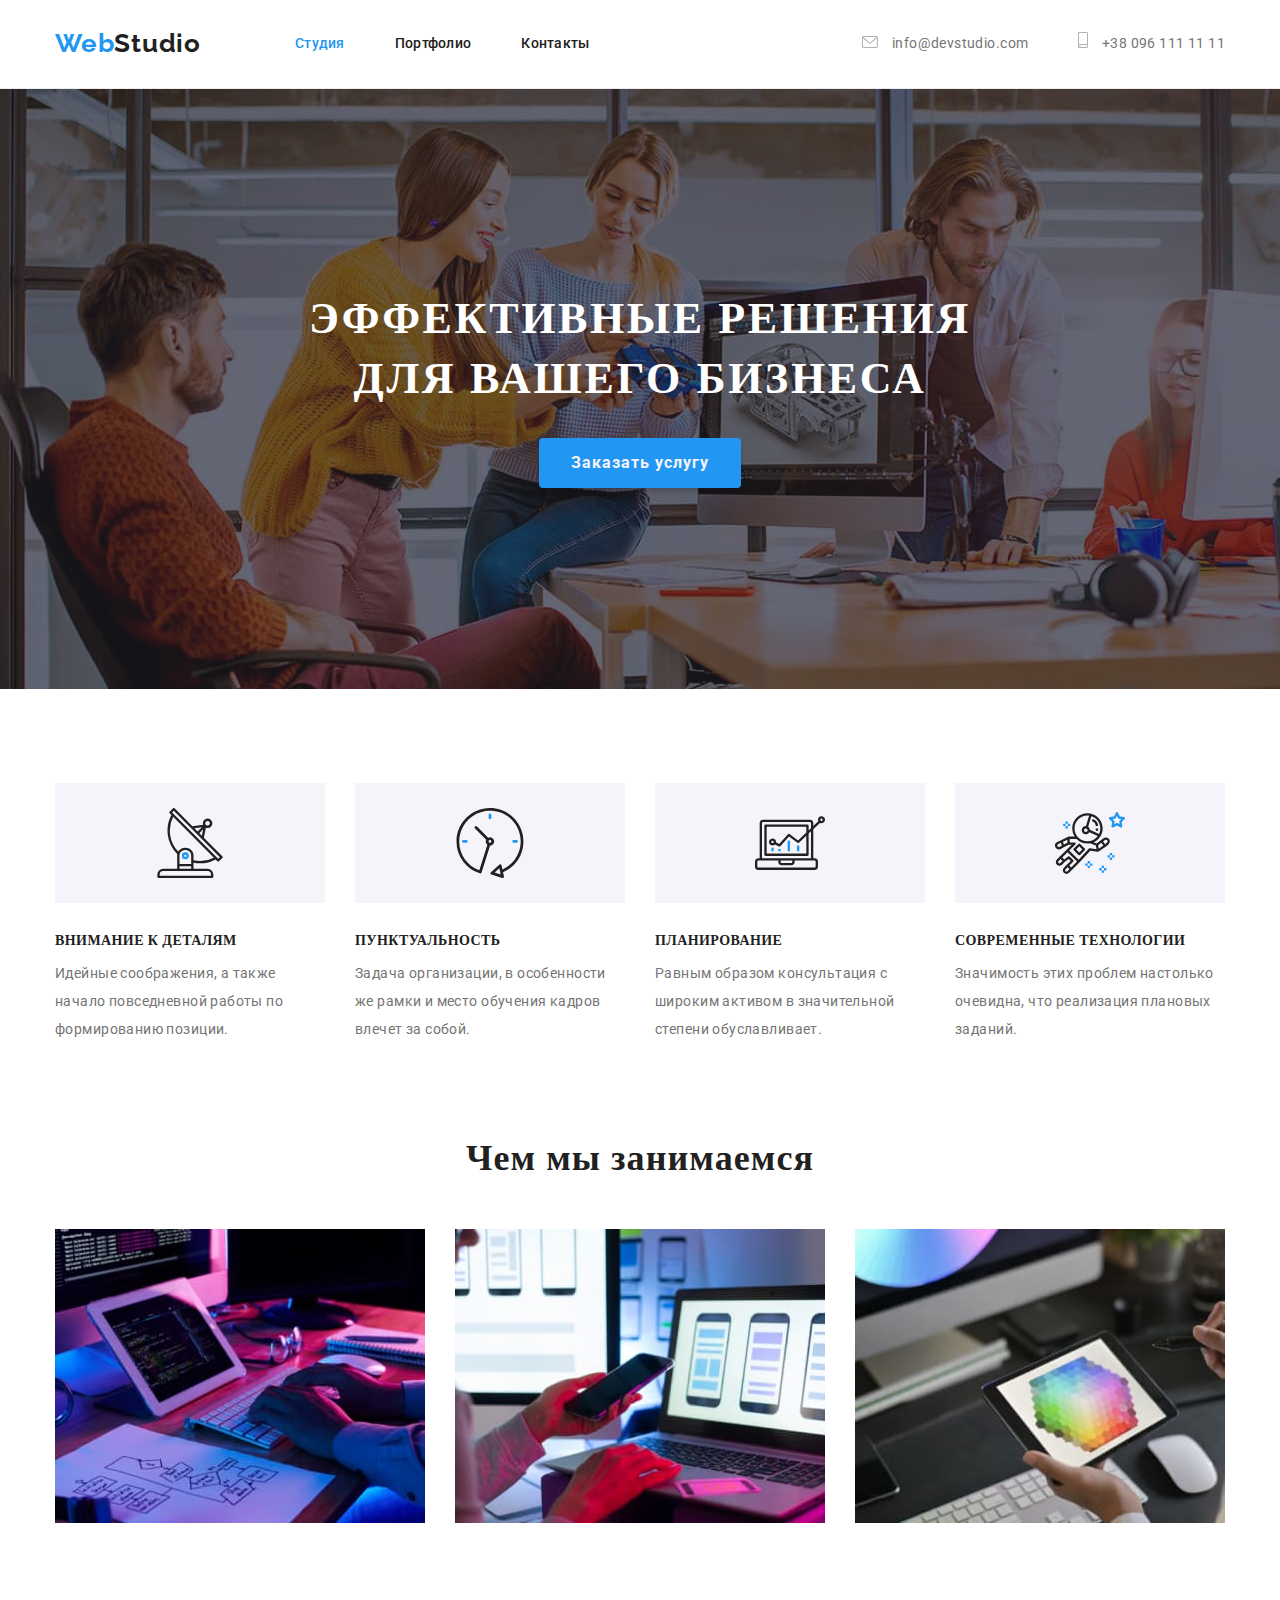
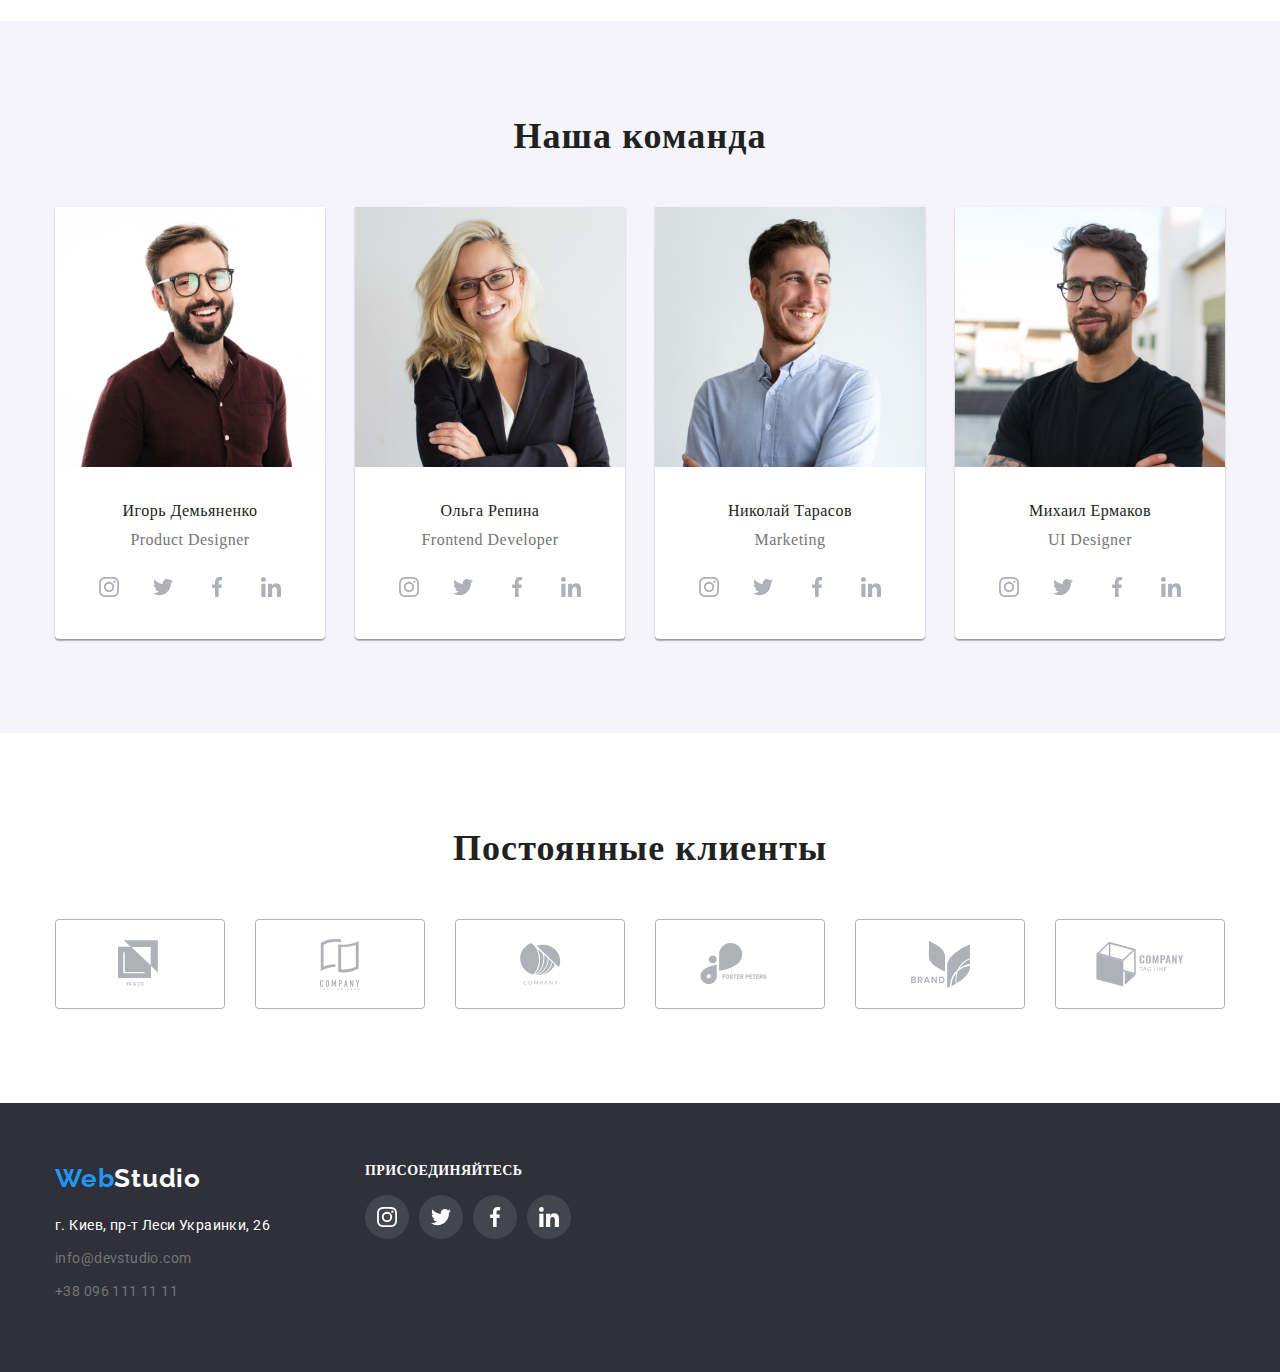
==== commit 44ca64c4: "added edits" ====
--- a/index.html
+++ b/index.html
@@ -19,7 +19,7 @@
     <nav class="main-nav">
         <a href="index.html" class="logo-page">Web<span class="logo-heder">Studio</span></a>
         <ul class="site-nav">
-          <li class="site-nav-item"><a href="index.html" class="header-nav">Студия</a></li>
+          <li class="site-nav-item"><a href="index.html" class="header-nav link-s">Студия</a></li>
           <li class="site-nav-item"><a href="./portfolio.html" class="header-nav">Портфолио</a></li>
           <li class="site-nav-item"><a href="" class="header-nav">Контакты</a></li>
         </ul>
@@ -94,51 +94,56 @@
           <ul class="team-item">
               <li class="team-item-grid">
                 <img src="./images-01/img.jpg" alt="Игорь" width="270" />
-                <div>              
-                <h3 class="team">Игорь Демьяненко</h3>
-                <p class="position">Product Designer</p>
-                  <ul class="social-icons">
-                    <li class="social-icons-item"><a href="" aria-label="Ссылка на instagram" class="social-icons-link" target="_blank" rel="noopener noreferrer"><svg class="icon"><use href="./sprite.svg#icon-instagram"></use></svg></a></li>
-                    <li class="social-icons-item"><a href="" aria-label="Ссылка на twitter" class="social-icons-link" target="_blank" rel="noopener noreferrer"><svg class="icon"><use href="./sprite.svg#icon-twitter"></use></svg></a></li>
-                    <li class="social-icons-item"><a href="" aria-label="Ссылка на facebook" class="social-icons-link" target="_blank" rel="noopener noreferrer"><svg class="icon"><use href="./sprite.svg#icon-facebook"></use></svg></a></li>
-                    <li class="social-icons-item"><a href="" aria-label="Ссылка на linkedin" class="social-icons-link" target="_blank" rel="noopener noreferrer"><svg class="icon"><use href="./sprite.svg#icon-linkedin"></use></svg></a></li>
-                  </ul>
-            
-              </div> 
+                <div>
+                    <div>    
+                        <h3 class="team">Игорь Демьяненко</h3>
+                        <p class="position">Product Designer</p>
+                    </div>
+                      <ul class="social-icons">
+                        <li class="social-icons-item"><a href="" aria-label="Ссылка на instagram" class="social-icons-link" target="_blank" rel="noopener noreferrer"><svg class="icon"><use href="./sprite.svg#icon-instagram"></use></svg></a></li>
+                        <li class="social-icons-item"><a href="" aria-label="Ссылка на twitter" class="social-icons-link" target="_blank" rel="noopener noreferrer"><svg class="icon"><use href="./sprite.svg#icon-twitter"></use></svg></a></li>
+                        <li class="social-icons-item"><a href="" aria-label="Ссылка на facebook" class="social-icons-link" target="_blank" rel="noopener noreferrer"><svg class="icon"><use href="./sprite.svg#icon-facebook"></use></svg></a></li>
+                        <li class="social-icons-item"><a href="" aria-label="Ссылка на linkedin" class="social-icons-link" target="_blank" rel="noopener noreferrer"><svg class="icon"><use href="./sprite.svg#icon-linkedin"></use></svg></a></li>
+                      </ul>
+                </div> 
               </li>
             <li class="team-item-grid">
               <img src="./images-01/img_(1).jpg" alt="Ольга" width="270" />
             <div>
-              <h3 class="team">Ольга Репина</h3>
-              <p class="position">Frontend Developer</p>
+              <div>
+                <h3 class="team">Ольга Репина</h3>
+                <p class="position">Frontend Developer</p>
+              </div>
                <ul class="social-icons">
                     <li class="social-icons-item"><a href="" aria-label="Ссылка на instagram" class="social-icons-link" target="_blank" rel="noopener noreferrer"><svg class="icon"><use href="./sprite.svg#icon-instagram"></use></svg></a></li>
                     <li class="social-icons-item"><a href="" aria-label="Ссылка на twitter" class="social-icons-link" target="_blank" rel="noopener noreferrer"><svg class="icon"><use href="./sprite.svg#icon-twitter"></use></svg></a></li>
                     <li class="social-icons-item"><a href="" aria-label="Ссылка на facebook" class="social-icons-link" target="_blank" rel="noopener noreferrer"><svg class="icon"><use href="./sprite.svg#icon-facebook"></use></svg></a></li>
                     <li class="social-icons-item"><a href="" aria-label="Ссылка на linkedin" class="social-icons-link" target="_blank" rel="noopener noreferrer"><svg class="icon"><use href="./sprite.svg#icon-linkedin"></use></svg></a></li>
                   </ul>
-
             </div>
             </li>
             <li class="team-item-grid">
               <img src="./images-01/img_(2).jpg" alt="Николай" width="270" />
             <div>
-              <h3 class="team">Николай Тарасов</h3>
-              <p class="position">Marketing</p>
+              <div>
+                <h3 class="team">Николай Тарасов</h3>
+                <p class="position">Marketing</p>
+              </div>
                <ul class="social-icons">
                     <li class="social-icons-item"><a href=""  aria-label="Ссылка на instagram" class="social-icons-link" target="_blank" rel="noopener noreferrer"><svg class="icon"><use href="./sprite.svg#icon-instagram"></use></svg></a></li>
                     <li class="social-icons-item"><a href=""  aria-label="Ссылка на twitter" class="social-icons-link" target="_blank" rel="noopener noreferrer"><svg class="icon"><use href="./sprite.svg#icon-twitter"></use></svg></a></li>
                     <li class="social-icons-item"><a href=""  aria-label="Ссылка на facebook" class="social-icons-link" target="_blank" rel="noopener noreferrer"><svg class="icon"><use href="./sprite.svg#icon-facebook"></use></svg></a></li>
                     <li class="social-icons-item"><a href=""  aria-label="Ссылка на linkedin" class="social-icons-link" target="_blank" rel="noopener noreferrer"><svg class="icon"><use href="./sprite.svg#icon-linkedin"></use></svg></a></li>
                   </ul>
-
             </div>
             </li>
             <li class="team-item-grid">
              <img src="./images-01/img_(3).jpg" alt="Михаил" width="270" />
               <div>
-              <h3 class="team">Михаил Ермаков</h3>
-              <p class="position">UI Designer</p>
+                <div>
+                  <h3 class="team">Михаил Ермаков</h3>
+                  <p class="position">UI Designer</p>
+              </div>
                <ul class="social-icons">
                     <li class="social-icons-item"><a href=""  aria-label="Ссылка на instagram" class="social-icons-link" target="_blank" rel="noopener noreferrer"><svg class="icon"><use href="./sprite.svg#icon-instagram"></use></svg></a></li>
                     <li class="social-icons-item"><a href=""  aria-label="Ссылка на twitter" class="social-icons-link" target="_blank" rel="noopener noreferrer"><svg class="icon"><use href="./sprite.svg#icon-twitter"></use></svg></a></li>
@@ -166,7 +171,7 @@
     </main>
     <footer class="footer">
       <div class="conteiner test">
-        <div>
+        <div class="address-part">
         <a href="index.html" class="logo-page">Web<span class="logo">Studio</span></a>
           <address class="footer-bottom">
             <ul>
--- a/css/style.css
+++ b/css/style.css
@@ -65,8 +65,8 @@
     background-image: 
         linear-gradient(to right, rgba(47, 48, 58, 0.4), rgba(47, 48, 58, 0.4)),
         url(../images-01/bg-i.jpg);
-    margin-left: auto;
-    margin-right: auto;
+    padding-top: 200px;
+    padding-bottom: 200px;
 }
 
 .logo {
@@ -122,11 +122,10 @@
     text-align: center;
     max-width: 700px;
     margin-top: 0;
-    padding-top: 200px;
     margin-left: auto;
     margin-right: auto;
     margin-bottom: 30px;
-    padding-bottom: 40px;
+    
 }
 .advantage-icon {
     width: 70px;
@@ -141,9 +140,8 @@
     align-items: center;
     justify-content: center;
     background-color: var(--button-color);
-    padding-top: 25px;
-    padding-bottom: 25px;
     margin-bottom: 30px;
+    height: 120px;
 }
 
 .advantage {
@@ -288,6 +286,14 @@
     letter-spacing: 0.03em;
     color: var(--black-color);
 }
+.button-gallery:hover,
+.button-gallery:focus {
+    background: var(--accent-color);
+    box-shadow: 0px 3px 1px rgba(0, 0, 0, 0.1),
+    0px 1px 2px rgba(0, 0, 0, 0.08),
+    0px 2px 2px rgba(0, 0, 0, 0.12);
+    border-radius: 4px;
+}
 
 .button-gallery:not(:last-child) {
     margin-right: 8px;
@@ -302,6 +308,11 @@
     padding: 6px 22px 6px 22px;
     background-color: var(--button-color);
 }
+.button-all {
+    background-color: var(--accent-color);
+    color: var(--white-color);
+
+}
 .occupation-part {
     background-color: var(--button-color);
     padding: 94px 0 94px 0;
@@ -310,6 +321,9 @@
 .link {
     display: flex;
     align-items: center;
+}
+.link-s {
+    color: var(--accent-color);
 }
 .conteiner {
     width: 1200px;
@@ -321,6 +335,9 @@
 width: 20px;
 height: 20px;
 fill: var(--border-color);
+}
+.social-icons-item:not(:last-child){
+    margin-right: 10px;
 }
 
 .social-icons-link:hover .icon,
@@ -408,6 +425,10 @@
 .footer .logo-page {
     margin-bottom: 20px;
 }
+.main-nav .logo-page {
+    padding-top: 24px;
+    padding-bottom: 25px;
+}
 
 .main-li:not(:last-child) {
     margin-right: 30px;
@@ -425,6 +446,7 @@
     box-sizing: border-box;
     background: var(--white-color);
 }
+
 .team-item-list:hover,
 .team-item-list:focus {
     box-shadow: 0px 1px 1px rgba(0, 0, 0, 0.12),
@@ -541,3 +563,6 @@
     text-transform: uppercase;
     color: var(--white-color);
 }
+.address-part {
+    margin-right: 70px;
+}
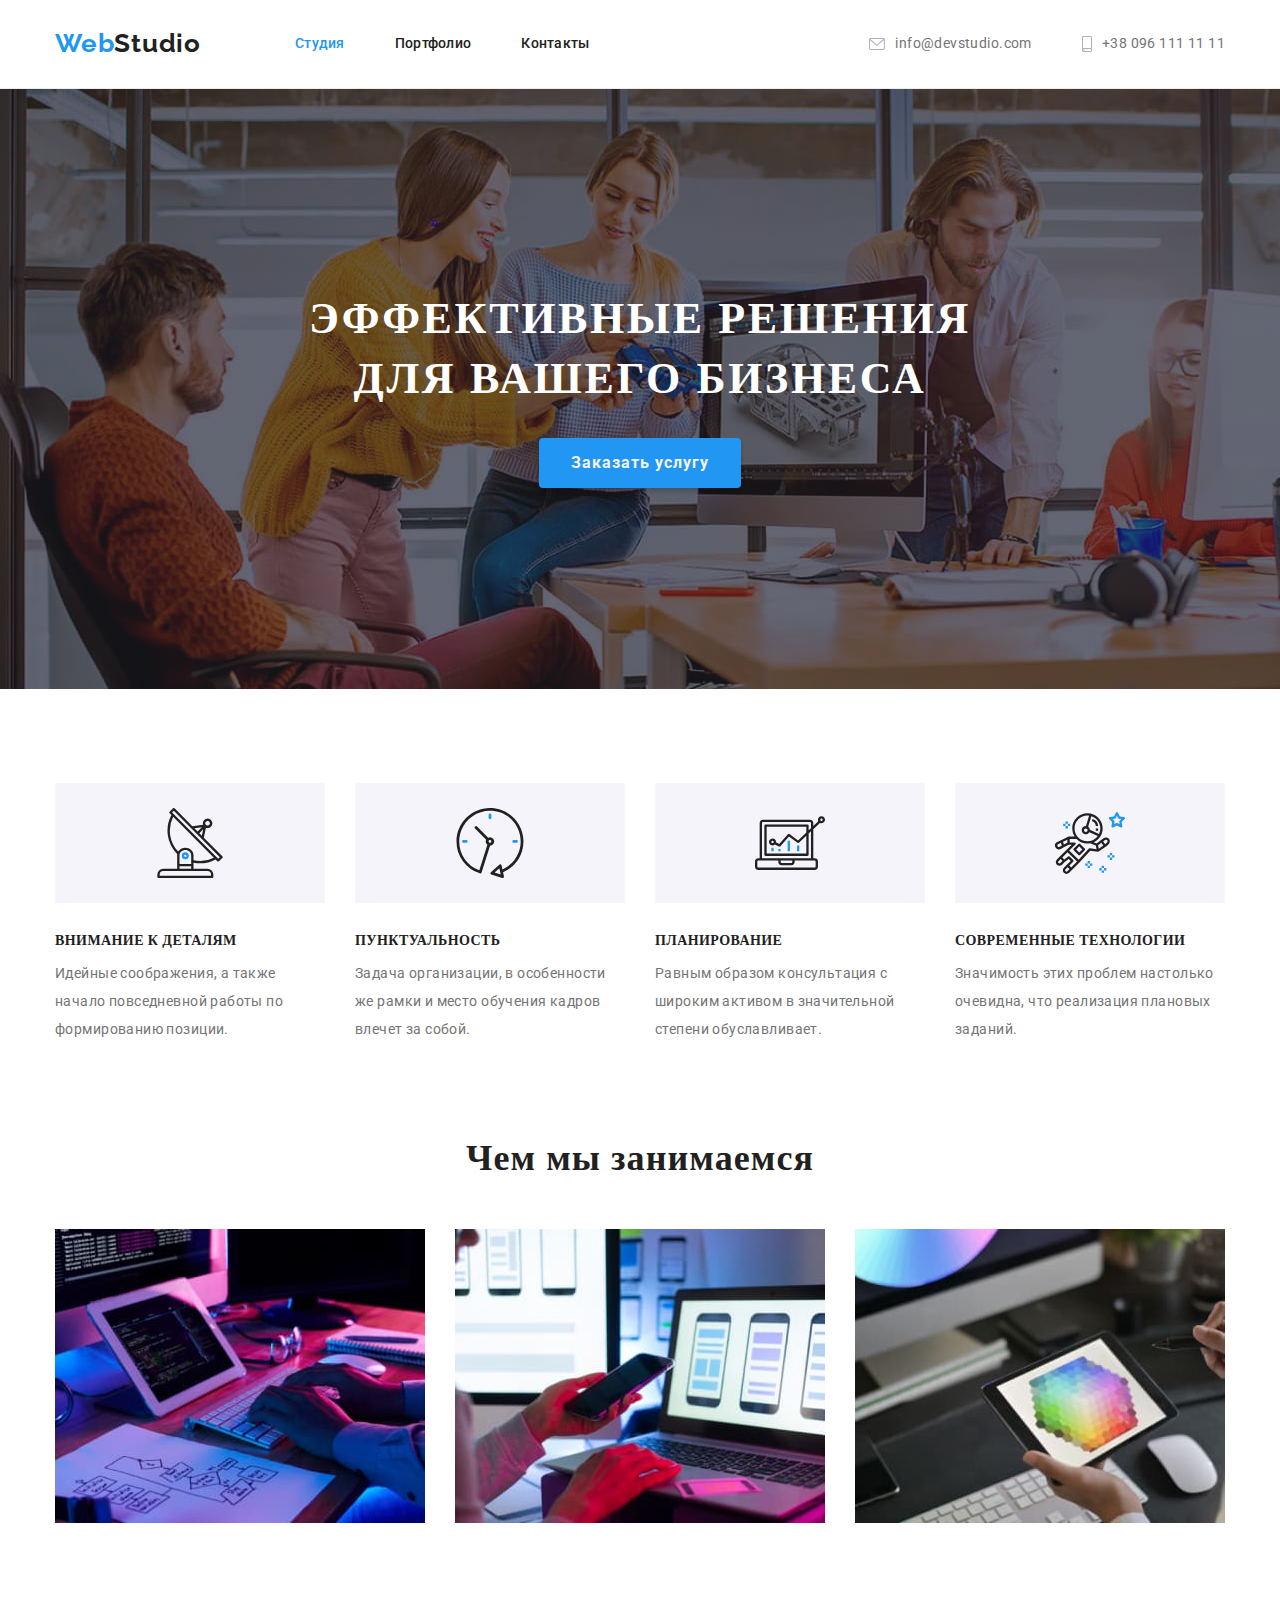
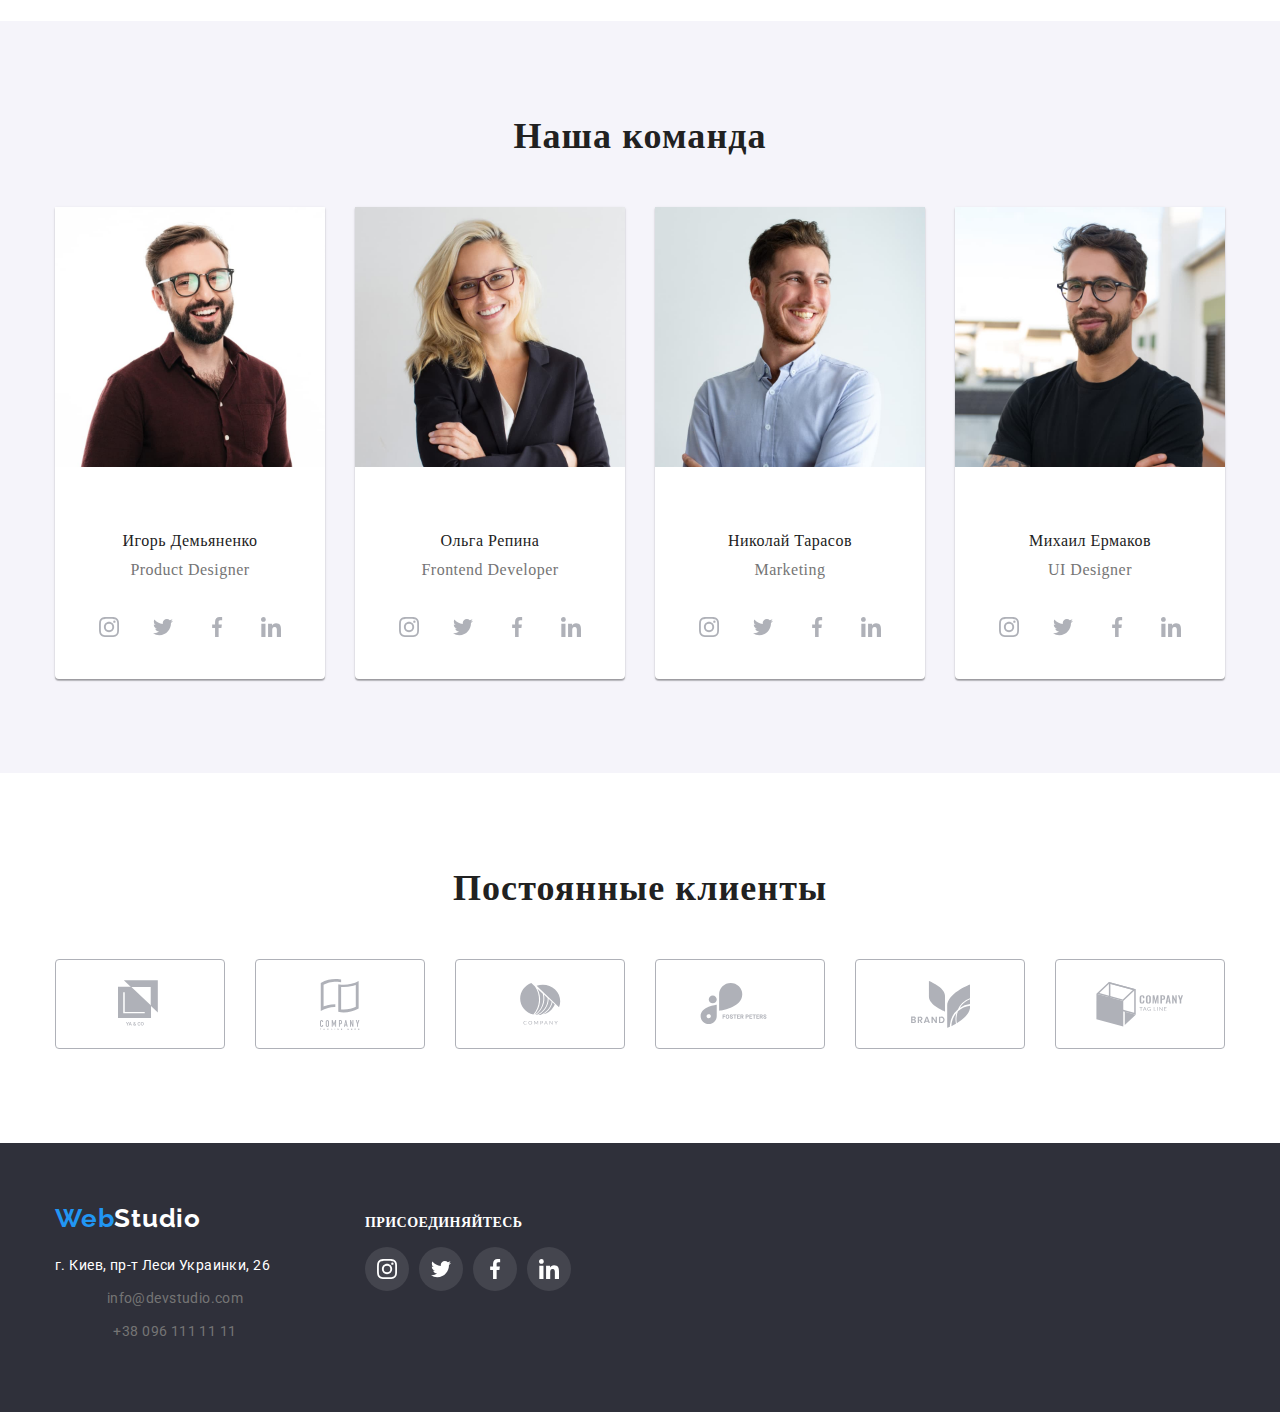
==== commit af238823: "changes made" ====
--- a/index.html
+++ b/index.html
@@ -30,7 +30,6 @@
       </ul>
   </div>
     </header>
-
 
     <main>
       <!-- hero -->
@@ -95,7 +94,7 @@
               <li class="team-item-grid">
                 <img src="./images-01/img.jpg" alt="Игорь" width="270" />
                 <div>
-                    <div>    
+                    <div class="team-new">    
                         <h3 class="team">Игорь Демьяненко</h3>
                         <p class="position">Product Designer</p>
                     </div>
@@ -110,7 +109,7 @@
             <li class="team-item-grid">
               <img src="./images-01/img_(1).jpg" alt="Ольга" width="270" />
             <div>
-              <div>
+              <div class="team-new">
                 <h3 class="team">Ольга Репина</h3>
                 <p class="position">Frontend Developer</p>
               </div>
@@ -125,7 +124,7 @@
             <li class="team-item-grid">
               <img src="./images-01/img_(2).jpg" alt="Николай" width="270" />
             <div>
-              <div>
+              <div class="team-new">
                 <h3 class="team">Николай Тарасов</h3>
                 <p class="position">Marketing</p>
               </div>
@@ -140,7 +139,7 @@
             <li class="team-item-grid">
              <img src="./images-01/img_(3).jpg" alt="Михаил" width="270" />
               <div>
-                <div>
+                <div class="team-new">
                   <h3 class="team">Михаил Ермаков</h3>
                   <p class="position">UI Designer</p>
               </div>
--- a/css/style.css
+++ b/css/style.css
@@ -47,6 +47,7 @@
 }
 .test {
     display: flex;
+    align-items: baseline;
 }
 
 
@@ -61,7 +62,8 @@
 }
 .overlay {
     max-width: 1600px;
-    height: 600px;
+    background-position: top left;
+    /* height: 600px; */
     background-image: 
         linear-gradient(to right, rgba(47, 48, 58, 0.4), rgba(47, 48, 58, 0.4)),
         url(../images-01/bg-i.jpg);
@@ -101,7 +103,9 @@
     line-height: 1.14;
     letter-spacing: 0.02em;
     color: var(--grey-light-color);
-    display: block;
+    display: flex;
+    justify-content: center;
+    align-items: center;
 }
 .mail-tell:hover .icon-mail-tell,
 .mail-tell:focus .icon-mail-tell {
@@ -110,6 +114,11 @@
 .icon-mail-tell {
     fill: var(--border-color);
     margin-right: 10px;
+    display: inline-flex;
+}
+.team-new {
+    padding-top: 30px;
+    padding-bottom: 10px;
 }
 
 .hero-team {
@@ -210,8 +219,6 @@
     line-height: 1.7;
     letter-spacing: 0.03em;
     color: var(--white-color);
-    padding-top: 20px;
-    padding-bottom: 9px;
 }
 .adress-bottom:not(:last-child){
     margin-bottom: 9px;
@@ -286,32 +293,46 @@
     letter-spacing: 0.03em;
     color: var(--black-color);
 }
-.button-gallery:hover,
-.button-gallery:focus {
-    background: var(--accent-color);
+.button-gallery .button-gallery-item:hover,
+.button-gallery .button-gallery-item:focus {
+    box-shadow: 0px 1px 1px rgba(0, 0, 0, 0.12),
+      0px 4px 4px rgba(0, 0, 0, 0.06),
+      1px 4px 6px rgba(0, 0, 0, 0.16);
+    border-radius: 4px;
+    background-color: var(--accent-color);
+    color: var(--white-color);
+}
+.team-item-list .list:hover,
+.team-item-list .list:focus {
+    box-shadow: 0px 1px 1px rgba(0, 0, 0, 0.12),
+    0px 4px 4px rgba(0, 0, 0, 0.06),
+    1px 4px 6px rgba(0, 0, 0, 0.16);
+    /* outline: none; */
+}
+.list {
+    display: block;
+}
+
+.button-gallery:not(:last-child) {
+    margin-right: 8px;
+}
+.button-gallery-item {
+    font-weight: 500;
+    font-size: 16px;
+    line-height: 1.62;
+    letter-spacing: 0.03em;
+    border: none;
+    border-radius: 4px;
+    padding: 6px 22px 6px 22px;
+    background-color: var(--button-color);
+}
+.button-all {
+    background-color: var(--accent-color);
+    color: var(--white-color);
     box-shadow: 0px 3px 1px rgba(0, 0, 0, 0.1),
     0px 1px 2px rgba(0, 0, 0, 0.08),
     0px 2px 2px rgba(0, 0, 0, 0.12);
     border-radius: 4px;
-}
-
-.button-gallery:not(:last-child) {
-    margin-right: 8px;
-}
-.button-gallery-item {
-    font-weight: 500;
-    font-size: 16px;
-    line-height: 1.62;
-    letter-spacing: 0.03em;
-    border: none;
-    border-radius: 4px;
-    padding: 6px 22px 6px 22px;
-    background-color: var(--button-color);
-}
-.button-all {
-    background-color: var(--accent-color);
-    color: var(--white-color);
-
 }
 .occupation-part {
     background-color: var(--button-color);
@@ -437,7 +458,6 @@
 .tech {
     padding-bottom: 94px;
 }
-
 .team-item-list {
     width: calc((100% - 60px) / 3);
     margin-right: 30px;
@@ -445,18 +465,6 @@
     border: 1px solid #EEEEEE;
     box-sizing: border-box;
     background: var(--white-color);
-}
-
-.team-item-list:hover,
-.team-item-list:focus {
-    box-shadow: 0px 1px 1px rgba(0, 0, 0, 0.12),
-                0px 4px 4px rgba(0, 0, 0, 0.06),
-                1px 4px 6px rgba(0, 0, 0, 0.16);
-}
-
-.team-item-list:hover,
-.team-item-list:focus {
-    cursor: pointer;
 }
 
 .team-item-list:nth-child(3n) {
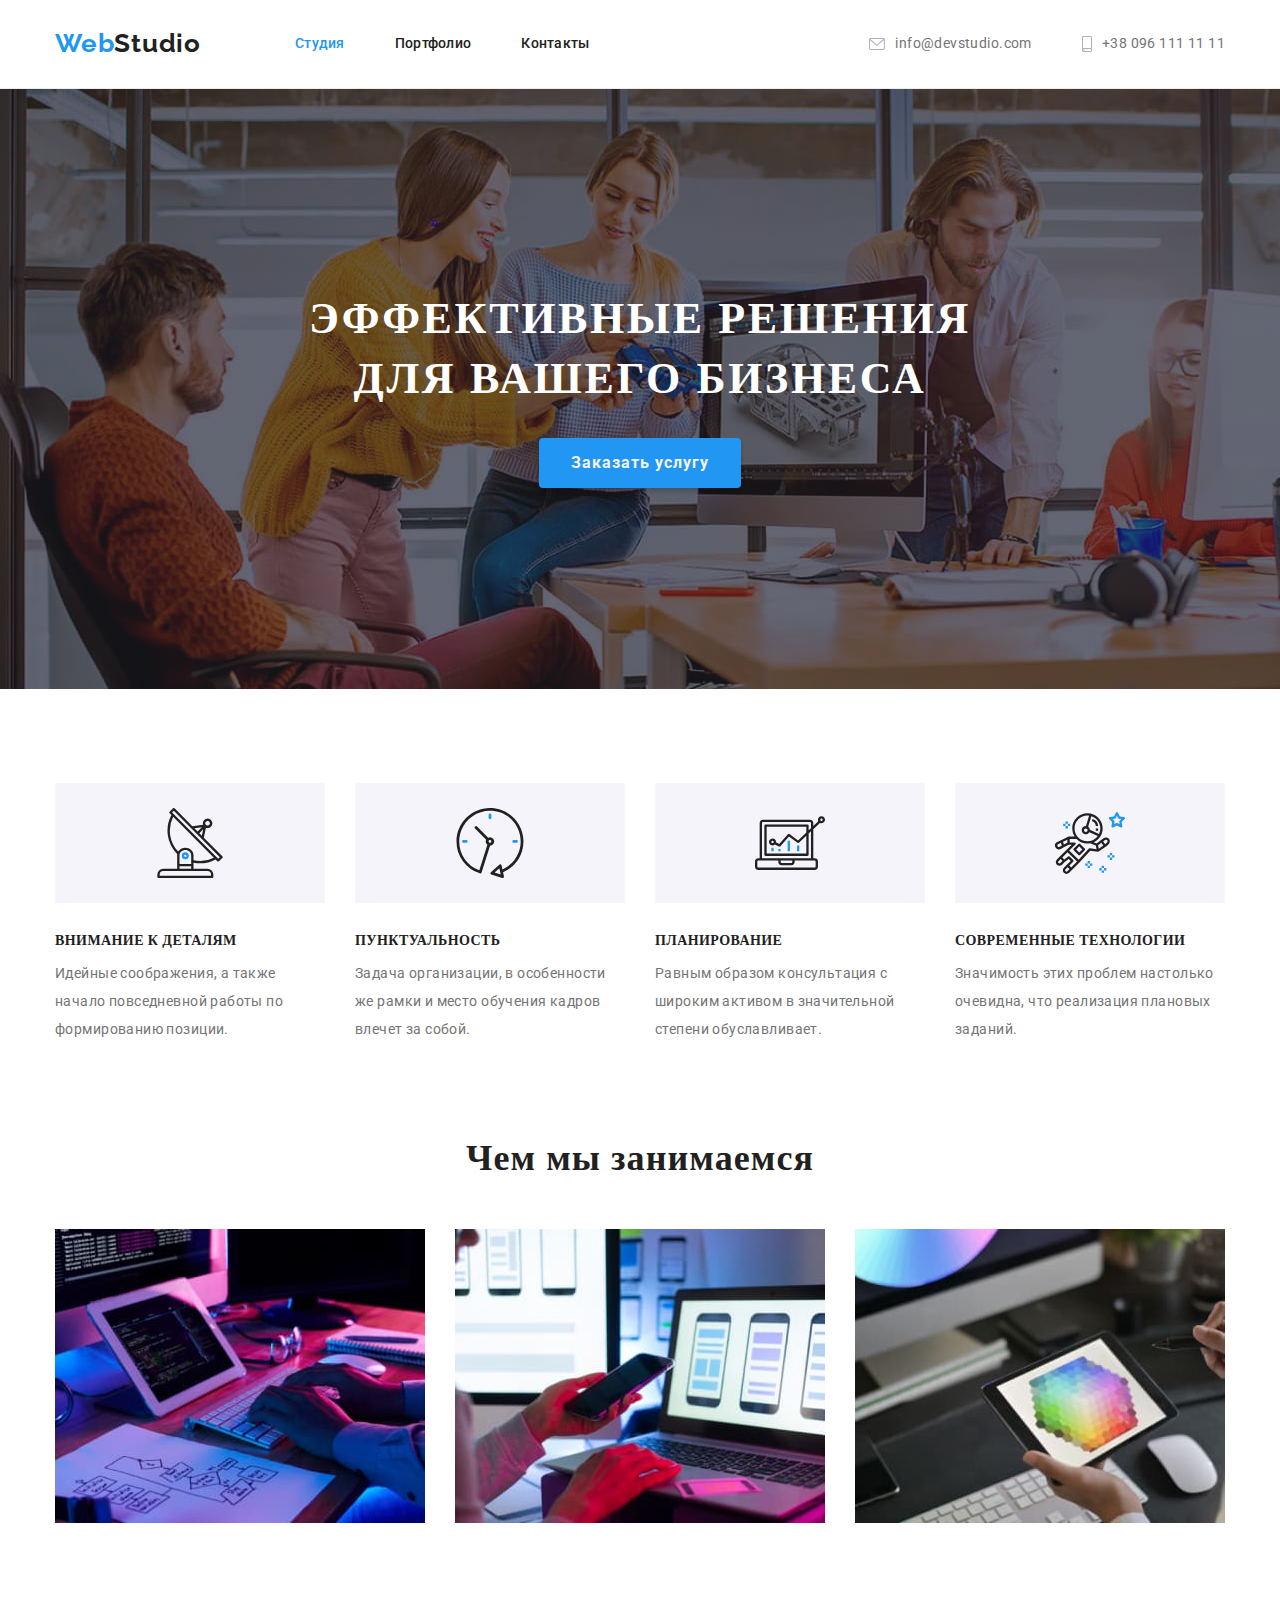
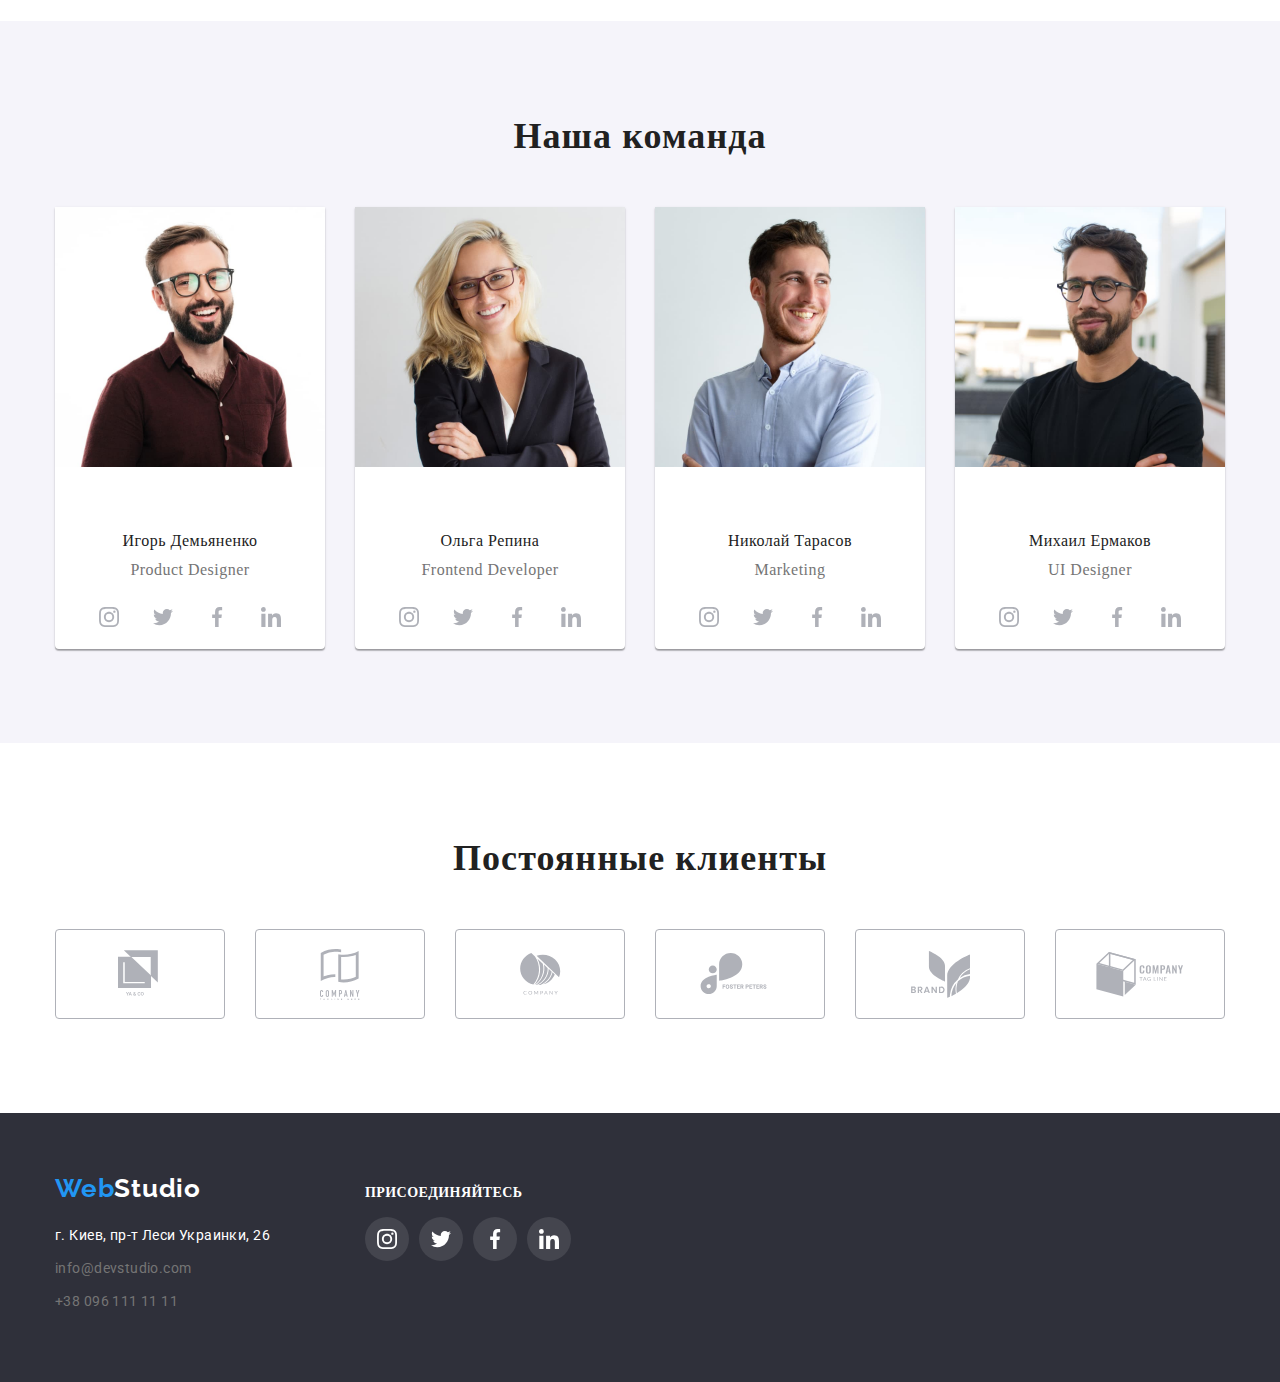
==== commit d80b1e0d: "changes made" ====
--- a/index.html
+++ b/index.html
@@ -33,12 +33,10 @@
 
     <main>
       <!-- hero -->
-      <div>
       <section class="hero overlay">
                <h1 class="hero-team">Эффективные решения для вашего бизнеса</h1>
         <button class="main-button" type="button">Заказать услугу</button>
       </section>
-      </div>
       <section class="work">
         <div class="conteiner">
         <h2 hidden>Преимущества</h2>
@@ -93,11 +91,11 @@
           <ul class="team-item">
               <li class="team-item-grid">
                 <img src="./images-01/img.jpg" alt="Игорь" width="270" />
-                <div>
+                
                     <div class="team-new">    
                         <h3 class="team">Игорь Демьяненко</h3>
                         <p class="position">Product Designer</p>
-                    </div>
+                    
                       <ul class="social-icons">
                         <li class="social-icons-item"><a href="" aria-label="Ссылка на instagram" class="social-icons-link" target="_blank" rel="noopener noreferrer"><svg class="icon"><use href="./sprite.svg#icon-instagram"></use></svg></a></li>
                         <li class="social-icons-item"><a href="" aria-label="Ссылка на twitter" class="social-icons-link" target="_blank" rel="noopener noreferrer"><svg class="icon"><use href="./sprite.svg#icon-twitter"></use></svg></a></li>
@@ -108,11 +106,11 @@
               </li>
             <li class="team-item-grid">
               <img src="./images-01/img_(1).jpg" alt="Ольга" width="270" />
-            <div>
+            
               <div class="team-new">
                 <h3 class="team">Ольга Репина</h3>
                 <p class="position">Frontend Developer</p>
-              </div>
+            
                <ul class="social-icons">
                     <li class="social-icons-item"><a href="" aria-label="Ссылка на instagram" class="social-icons-link" target="_blank" rel="noopener noreferrer"><svg class="icon"><use href="./sprite.svg#icon-instagram"></use></svg></a></li>
                     <li class="social-icons-item"><a href="" aria-label="Ссылка на twitter" class="social-icons-link" target="_blank" rel="noopener noreferrer"><svg class="icon"><use href="./sprite.svg#icon-twitter"></use></svg></a></li>
@@ -123,11 +121,11 @@
             </li>
             <li class="team-item-grid">
               <img src="./images-01/img_(2).jpg" alt="Николай" width="270" />
-            <div>
+            
               <div class="team-new">
                 <h3 class="team">Николай Тарасов</h3>
                 <p class="position">Marketing</p>
-              </div>
+              
                <ul class="social-icons">
                     <li class="social-icons-item"><a href=""  aria-label="Ссылка на instagram" class="social-icons-link" target="_blank" rel="noopener noreferrer"><svg class="icon"><use href="./sprite.svg#icon-instagram"></use></svg></a></li>
                     <li class="social-icons-item"><a href=""  aria-label="Ссылка на twitter" class="social-icons-link" target="_blank" rel="noopener noreferrer"><svg class="icon"><use href="./sprite.svg#icon-twitter"></use></svg></a></li>
@@ -138,11 +136,11 @@
             </li>
             <li class="team-item-grid">
              <img src="./images-01/img_(3).jpg" alt="Михаил" width="270" />
-              <div>
+              
                 <div class="team-new">
                   <h3 class="team">Михаил Ермаков</h3>
                   <p class="position">UI Designer</p>
-              </div>
+              
                <ul class="social-icons">
                     <li class="social-icons-item"><a href=""  aria-label="Ссылка на instagram" class="social-icons-link" target="_blank" rel="noopener noreferrer"><svg class="icon"><use href="./sprite.svg#icon-instagram"></use></svg></a></li>
                     <li class="social-icons-item"><a href=""  aria-label="Ссылка на twitter" class="social-icons-link" target="_blank" rel="noopener noreferrer"><svg class="icon"><use href="./sprite.svg#icon-twitter"></use></svg></a></li>
--- a/css/style.css
+++ b/css/style.css
@@ -53,8 +53,8 @@
 
 button:hover {
     background-color: var(--accent-color);
-     cursor: pointer;
-     color: var(--button-color);
+cursor: pointer;
+    color: var(--button-color);
 }
 .hero {
     background: var(--bg-color);
@@ -63,7 +63,7 @@
 .overlay {
     max-width: 1600px;
     background-position: top left;
-    /* height: 600px; */
+    margin: 0 auto;
     background-image: 
         linear-gradient(to right, rgba(47, 48, 58, 0.4), rgba(47, 48, 58, 0.4)),
         url(../images-01/bg-i.jpg);
@@ -72,7 +72,7 @@
 }
 
 .logo {
-     color: var(--white-color);
+    color: var(--white-color);
 }
 .logo-heder {
     color: var(--black-color);
@@ -503,7 +503,6 @@
     border-radius: 0px 0px 4px 4px;
     background-color: var(--white-color);
     text-align: center;
-    padding-bottom: 30px;
 }
 .team-list {
     margin: 0;
@@ -571,6 +570,9 @@
     text-transform: uppercase;
     color: var(--white-color);
 }
+.footer .mail-tell {
+    display: list-item;
+}
 .address-part {
     margin-right: 70px;
 }
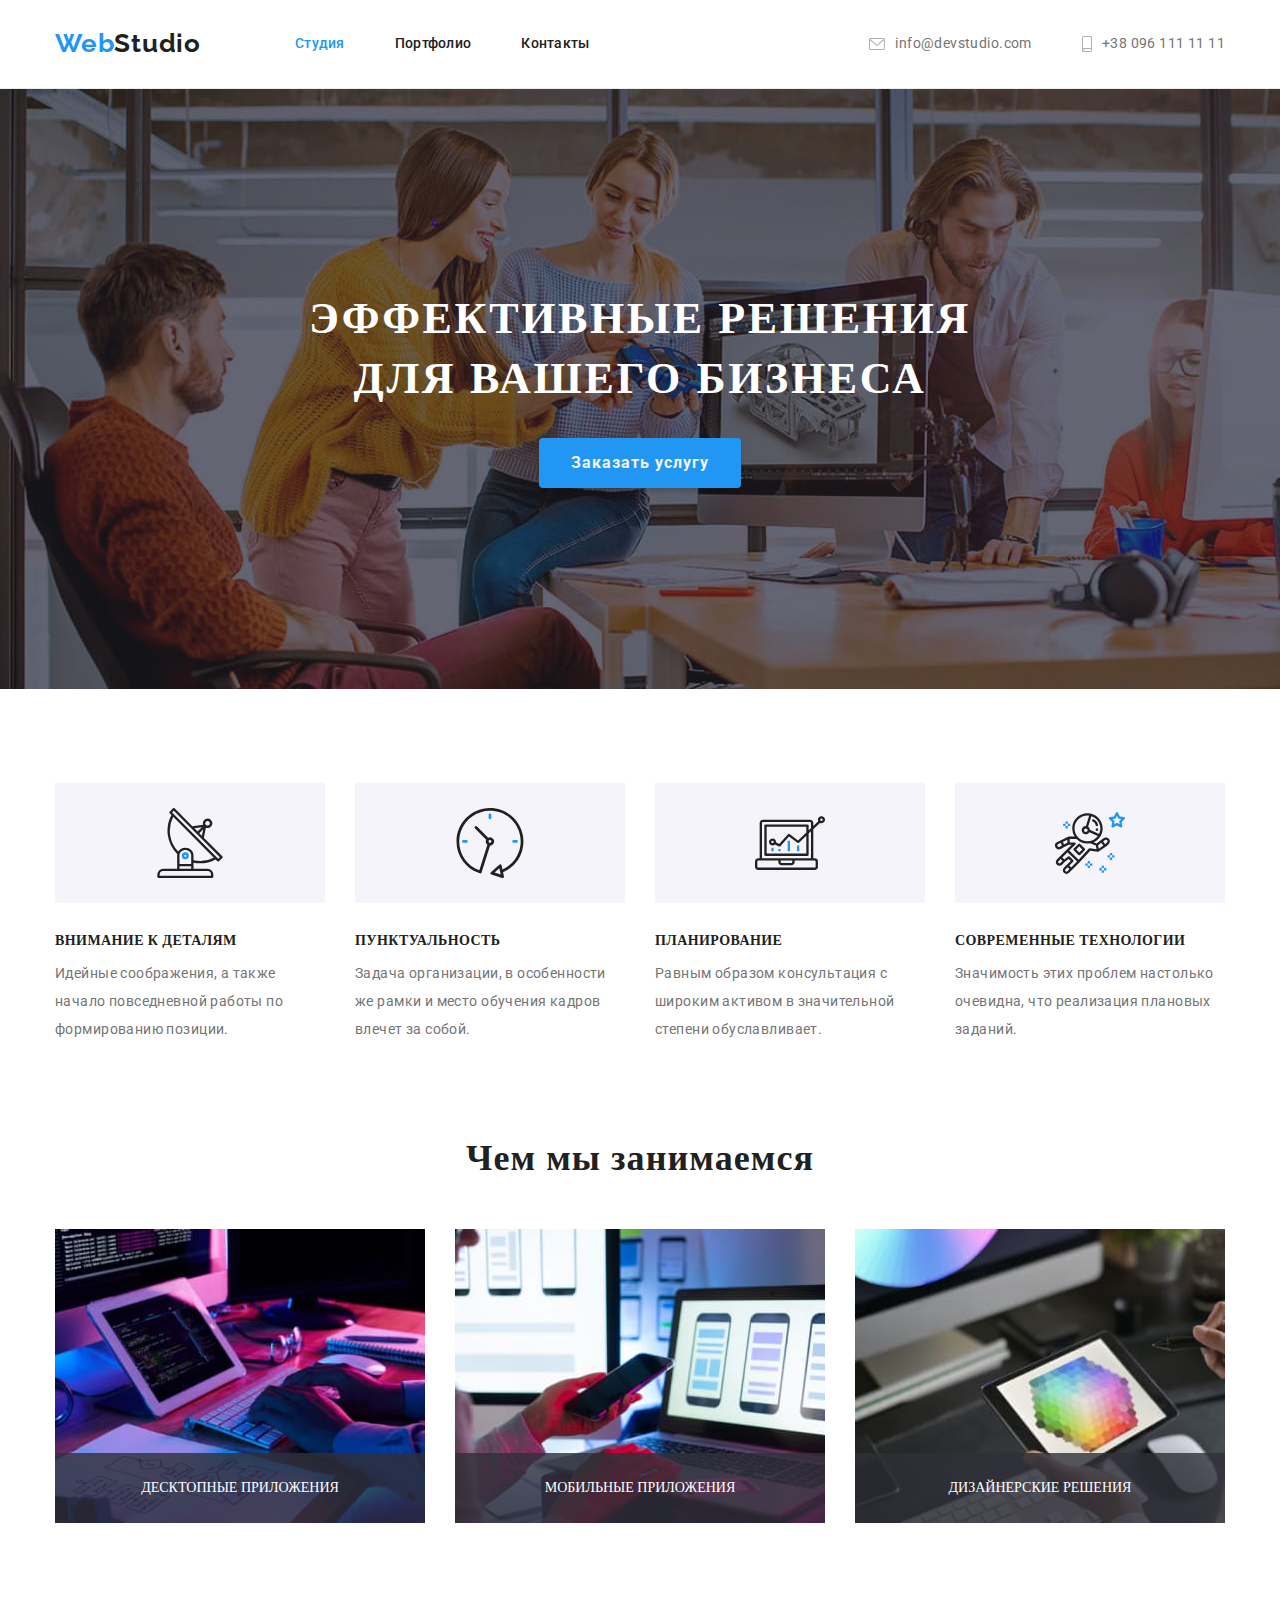
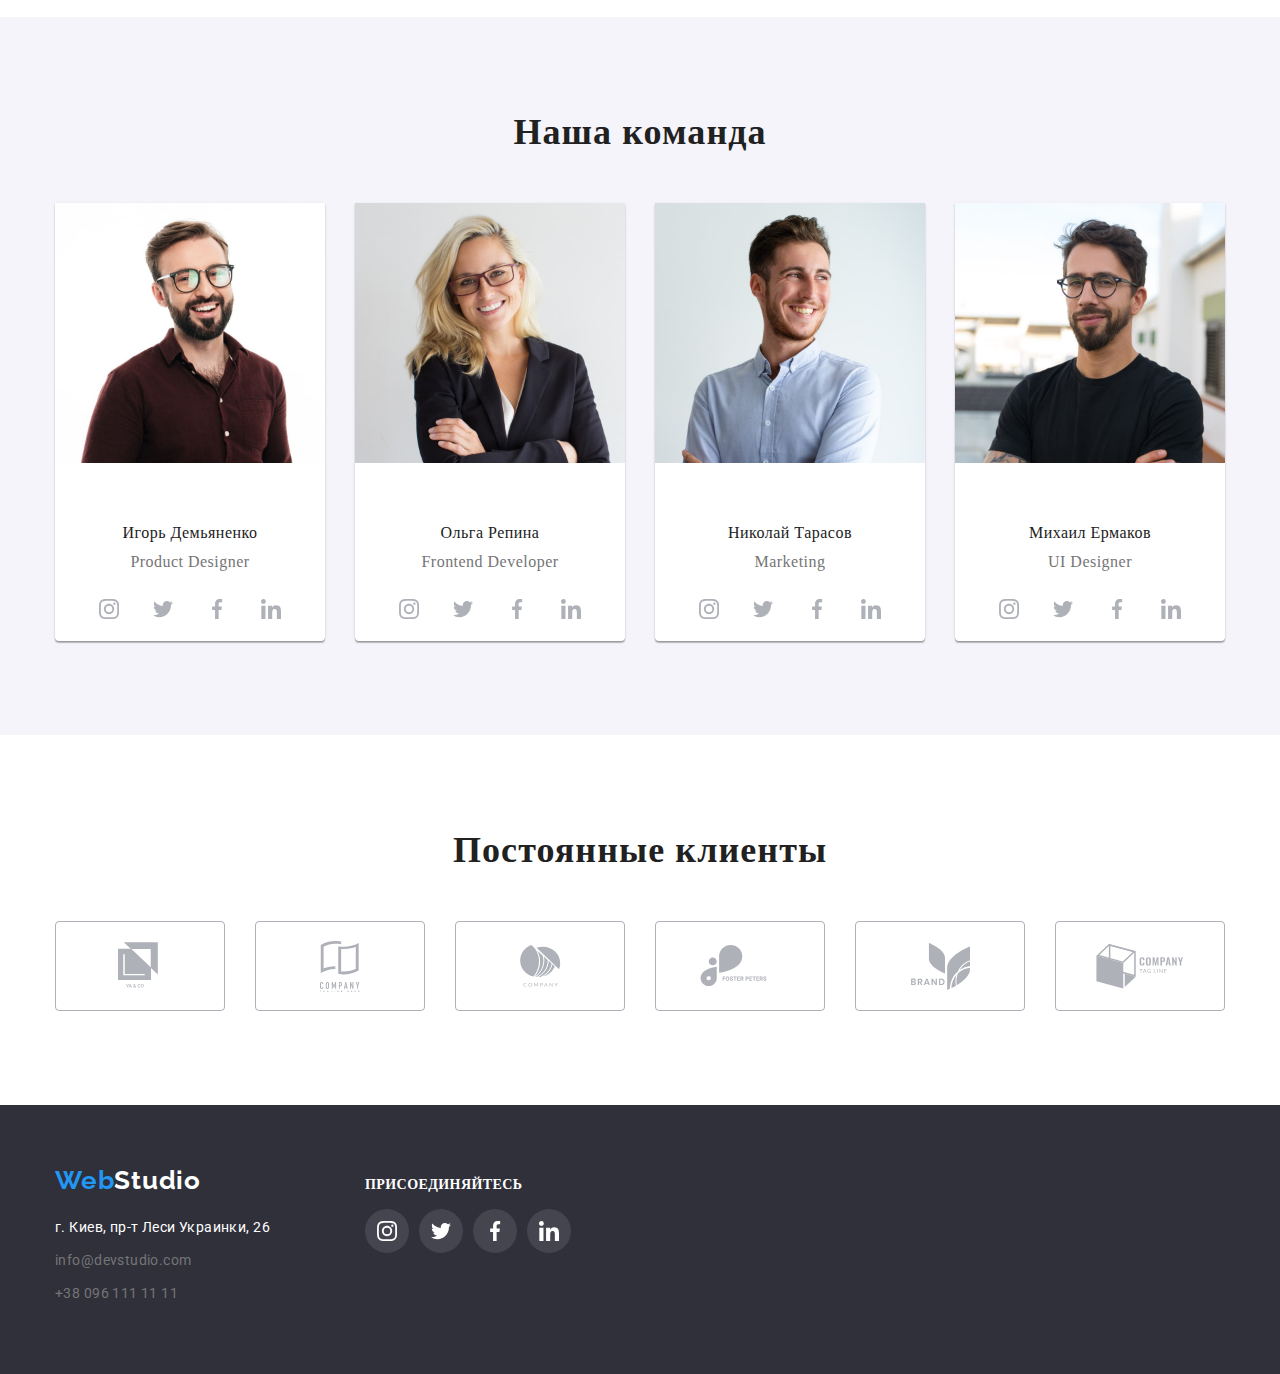
==== commit 537fa599: "rename" ====
--- a/index.html
+++ b/index.html
@@ -14,21 +14,20 @@
   </head>
   <body>
      <header class="header">
-  <div class="conteiner main-nav"> 
-
-    <nav class="main-nav">
-        <a href="index.html" class="logo-page">Web<span class="logo-heder">Studio</span></a>
-        <ul class="site-nav">
-          <li class="site-nav-item"><a href="index.html" class="header-nav link-s">Студия</a></li>
-          <li class="site-nav-item"><a href="./portfolio.html" class="header-nav">Портфолио</a></li>
-          <li class="site-nav-item"><a href="" class="header-nav">Контакты</a></li>
-        </ul>
-      </nav>
-      <ul class="contact">
-        <li class="site-nav-item"><a href="mailto:info@devstudio.com" class="mail-tell"><svg class="icon-mail-tell" width="16" height="12"><use href="./sprite.svg#icon-letter"></use></svg> info@devstudio.com</a></li>
-        <li class="site-nav-item"><a href="tell:+380961111111" class="mail-tell"><svg class="icon-mail-tell" width="10" height="16"><use href="./sprite.svg#icon-smartphone"></use></svg> +38 096 111 11 11</a></li>
-      </ul>
-  </div>
+        <div class="conteiner main-nav"> 
+            <nav class="main-nav">
+              <a href="index.html" class="logo-page">Web<span class="logo-heder">Studio</span></a>
+              <ul class="site-nav">
+                <li class="site-nav-item"><a href="index.html" class="header-nav link-s">Студия</a></li>
+                <li class="site-nav-item"><a href="./portfolio.html" class="header-nav">Портфолио</a></li>
+                <li class="site-nav-item"><a href="" class="header-nav">Контакты</a></li>
+              </ul>
+            </nav>
+            <ul class="contact">
+              <li class="site-nav-item"><a href="mailto:info@devstudio.com" class="mail-tell"><svg class="icon-mail-tell" width="16" height="12"><use href="./sprite.svg#icon-letter"></use></svg> info@devstudio.com</a></li>
+              <li class="site-nav-item"><a href="tell:+380961111111" class="mail-tell"><svg class="icon-mail-tell" width="10" height="16"><use href="./sprite.svg#icon-smartphone"></use></svg> +38 096 111 11 11</a></li>
+            </ul>
+        </div>
     </header>
 
     <main>
@@ -78,9 +77,15 @@
         <div class="conteiner">
           <h2 class="occupation">Чем мы занимаемся</h2>
             <ul class="team-item">
-              <li class="team-item-occupation"><img src="./images-01/img_13.jpg" alt="компьютер" width="370" /></li>
-              <li class="team-item-occupation"><img src="./images-01/img_11.jpg" alt="ноутбук" width="370" /></li>
-              <li class="team-item-occupation"><img src="./images-01/img_12.jpg" alt="планшет" width="370" /></li>
+              <li class="team-item-occupation"><img src="./images-01/img_13.jpg" alt="компьютер" width="370" />
+              <p class="label">Десктопные приложения</p>
+              </li>
+              <li class="team-item-occupation"><img src="./images-01/img_11.jpg" alt="ноутбук" width="370" />
+              <p class="label">Мобильные приложения</p>
+              </li>
+              <li class="team-item-occupation"><img src="./images-01/img_12.jpg" alt="планшет" width="370" />
+              <p class="label">Дизайнерские решения</p>
+              </li>
             </ul>
         </div>
       </section>
@@ -89,13 +94,13 @@
         <div class="conteiner">
           <h2 class="occupation">Наша команда</h2>
           <ul class="team-item">
-              <li class="team-item-grid">
+            <li class="team-item-grid">
                 <img src="./images-01/img.jpg" alt="Игорь" width="270" />
                 
                     <div class="team-new">    
                         <h3 class="team">Игорь Демьяненко</h3>
                         <p class="position">Product Designer</p>
-                    
+                 
                       <ul class="social-icons">
                         <li class="social-icons-item"><a href="" aria-label="Ссылка на instagram" class="social-icons-link" target="_blank" rel="noopener noreferrer"><svg class="icon"><use href="./sprite.svg#icon-instagram"></use></svg></a></li>
                         <li class="social-icons-item"><a href="" aria-label="Ссылка на twitter" class="social-icons-link" target="_blank" rel="noopener noreferrer"><svg class="icon"><use href="./sprite.svg#icon-twitter"></use></svg></a></li>
@@ -103,7 +108,7 @@
                         <li class="social-icons-item"><a href="" aria-label="Ссылка на linkedin" class="social-icons-link" target="_blank" rel="noopener noreferrer"><svg class="icon"><use href="./sprite.svg#icon-linkedin"></use></svg></a></li>
                       </ul>
                 </div> 
-              </li>
+            </li>
             <li class="team-item-grid">
               <img src="./images-01/img_(1).jpg" alt="Ольга" width="270" />
             
--- a/css/style.css
+++ b/css/style.css
@@ -193,6 +193,30 @@
     padding-left: 94px;
 }
 
+img {
+    display: block;
+    max-width: 100%;
+    height: auto;
+}
+
+.team-item-occupation {
+    position: relative;
+}
+
+.label {
+    font-size: 14px;
+    line-height: 1.14;
+    width: 100%;
+    text-align: center;
+    text-transform: uppercase;
+    position: absolute;
+    bottom: 0;
+    color: var(--white-color);
+    background-color: rgba(47, 48, 58, 0.8);
+    padding-top: 27px;
+    padding-bottom: 27px;
+}
+
 .team {
     font-weight: 500;
     font-size: 16px;
